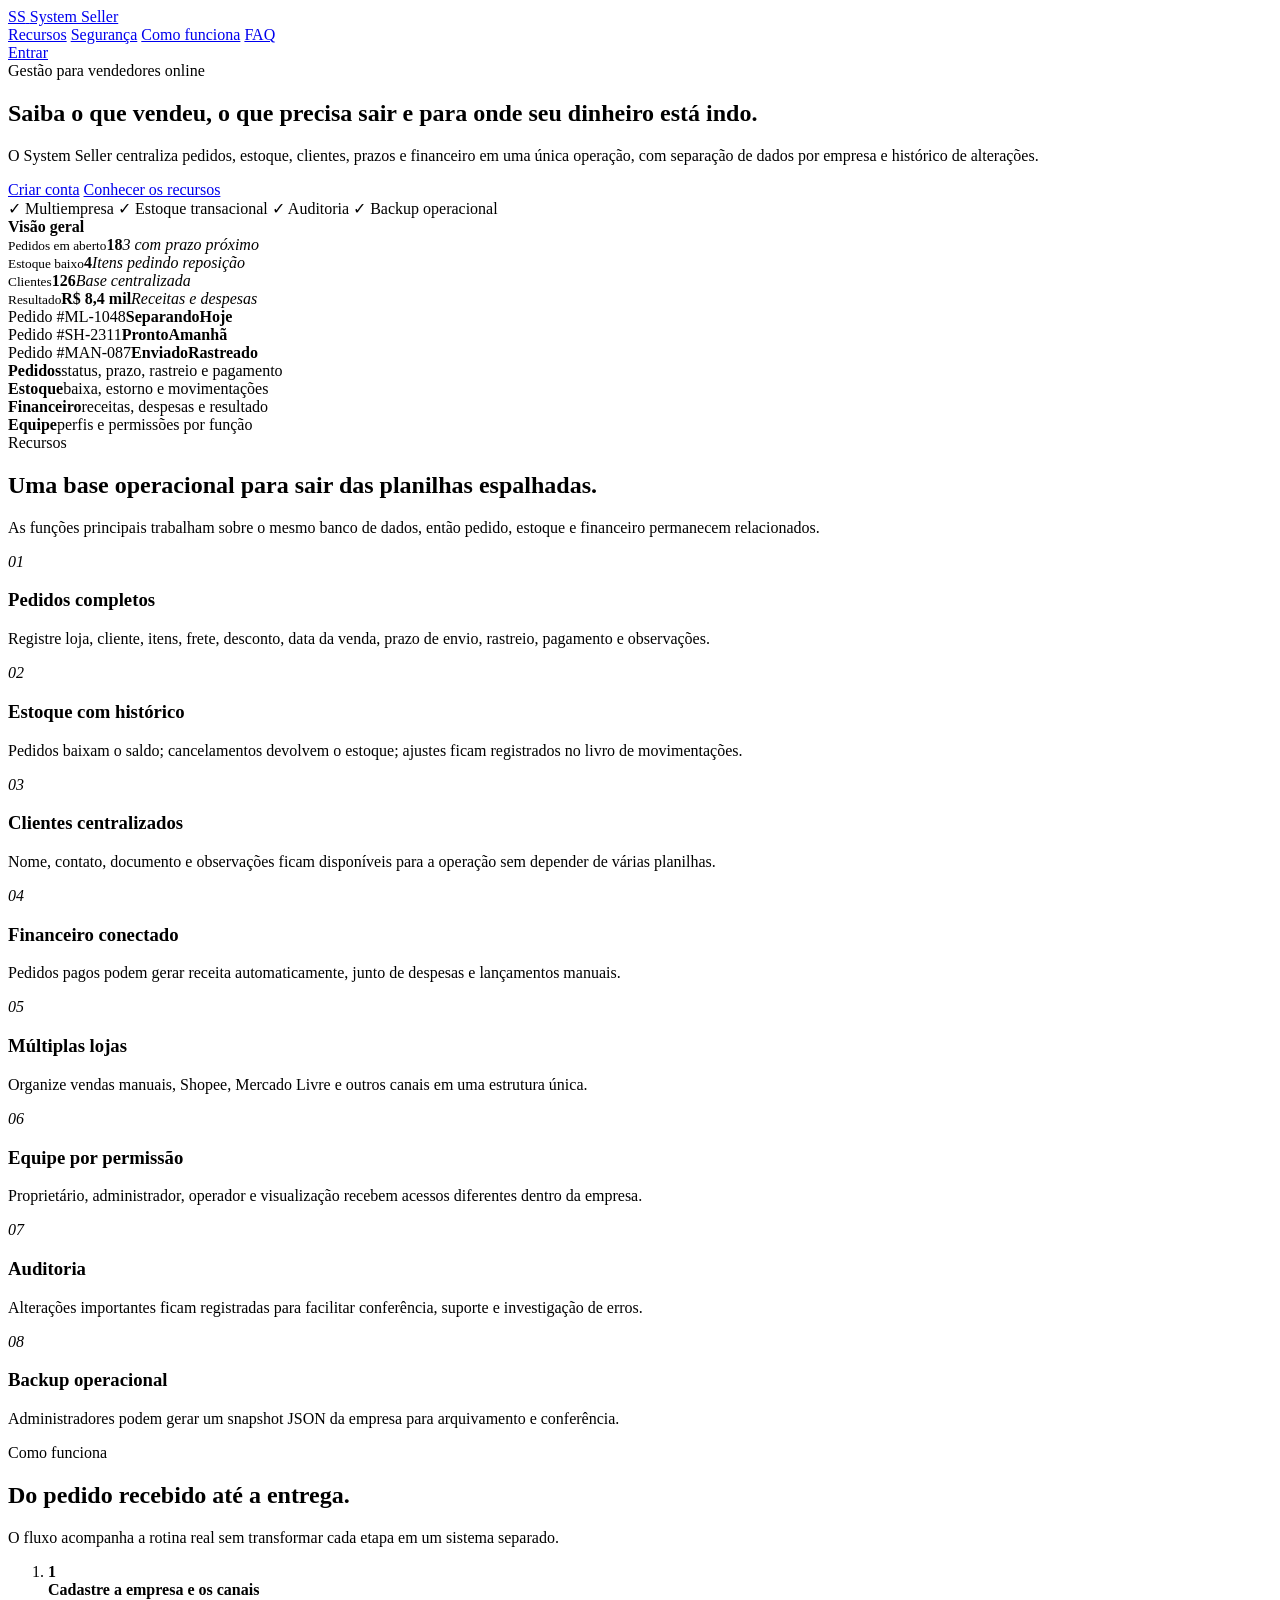
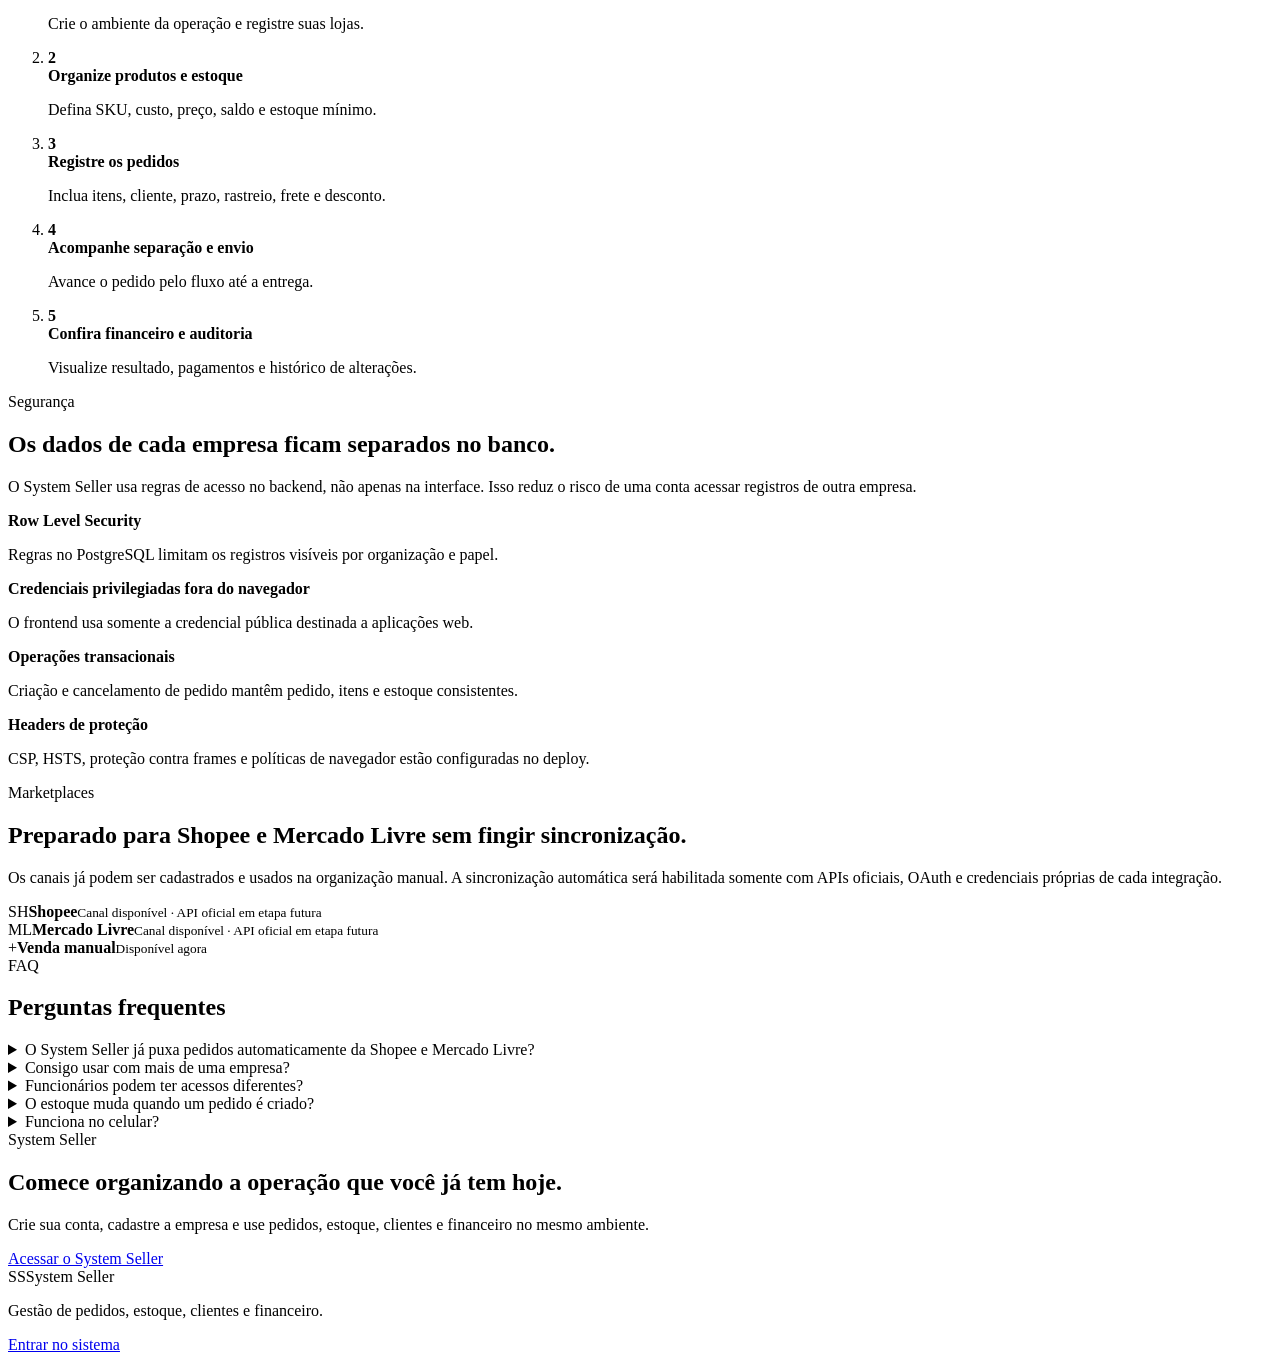
==== marketing.html @ 383ec971 "feat: cria site público de divulgação" ====
<!doctype html>
<html lang="pt-BR">
<head>
  <meta charset="utf-8">
  <meta name="viewport" content="width=device-width, initial-scale=1">
  <meta name="theme-color" content="#07111f">
  <meta name="description" content="System Seller: gestão de pedidos, estoque, clientes, prazos e financeiro para vendedores online e marketplaces.">
  <meta name="robots" content="index,follow">
  <link rel="canonical" href="https://system-seller.vercel.app/divulgar">
  <meta property="og:title" content="System Seller — sua operação de vendas em um só lugar">
  <meta property="og:description" content="Organize pedidos, estoque, clientes, prazos e financeiro sem perder o controle da operação.">
  <meta property="og:type" content="website">
  <meta property="og:url" content="https://system-seller.vercel.app/divulgar">
  <title>System Seller — gestão de pedidos, estoque e financeiro</title>
  <link rel="stylesheet" href="/marketing.css?v=20260916">
</head>
<body>
  <header class="site-header">
    <a class="brand" href="/divulgar" aria-label="System Seller">
      <span class="brand-mark">SS</span>
      <span>System Seller</span>
    </a>
    <nav>
      <a href="#recursos">Recursos</a>
      <a href="#seguranca">Segurança</a>
      <a href="#como-funciona">Como funciona</a>
      <a href="#faq">FAQ</a>
    </nav>
    <a class="button ghost" href="/">Entrar</a>
  </header>

  <main>
    <section class="hero">
      <div class="hero-copy">
        <div class="eyebrow">Gestão para vendedores online</div>
        <h1>Saiba o que vendeu, o que precisa sair e para onde seu dinheiro está indo.</h1>
        <p>O System Seller centraliza pedidos, estoque, clientes, prazos e financeiro em uma única operação, com separação de dados por empresa e histórico de alterações.</p>
        <div class="hero-actions">
          <a class="button primary" href="/">Criar conta</a>
          <a class="button secondary" href="#recursos">Conhecer os recursos</a>
        </div>
        <div class="trust-row">
          <span>✓ Multiempresa</span>
          <span>✓ Estoque transacional</span>
          <span>✓ Auditoria</span>
          <span>✓ Backup operacional</span>
        </div>
      </div>
      <div class="hero-panel" aria-label="Resumo da operação">
        <div class="mock-top"><span></span><span></span><span></span><b>Visão geral</b></div>
        <div class="mock-grid">
          <div><small>Pedidos em aberto</small><strong>18</strong><em>3 com prazo próximo</em></div>
          <div><small>Estoque baixo</small><strong>4</strong><em>Itens pedindo reposição</em></div>
          <div><small>Clientes</small><strong>126</strong><em>Base centralizada</em></div>
          <div><small>Resultado</small><strong>R$ 8,4 mil</strong><em>Receitas e despesas</em></div>
        </div>
        <div class="mock-list">
          <div><span>Pedido #ML-1048</span><b>Separando</b><strong>Hoje</strong></div>
          <div><span>Pedido #SH-2311</span><b>Pronto</b><strong>Amanhã</strong></div>
          <div><span>Pedido #MAN-087</span><b>Enviado</b><strong>Rastreado</strong></div>
        </div>
      </div>
    </section>

    <section class="strip">
      <div><strong>Pedidos</strong><span>status, prazo, rastreio e pagamento</span></div>
      <div><strong>Estoque</strong><span>baixa, estorno e movimentações</span></div>
      <div><strong>Financeiro</strong><span>receitas, despesas e resultado</span></div>
      <div><strong>Equipe</strong><span>perfis e permissões por função</span></div>
    </section>

    <section id="recursos" class="section">
      <div class="section-head">
        <span>Recursos</span>
        <h2>Uma base operacional para sair das planilhas espalhadas.</h2>
        <p>As funções principais trabalham sobre o mesmo banco de dados, então pedido, estoque e financeiro permanecem relacionados.</p>
      </div>
      <div class="feature-grid">
        <article><i>01</i><h3>Pedidos completos</h3><p>Registre loja, cliente, itens, frete, desconto, data da venda, prazo de envio, rastreio, pagamento e observações.</p></article>
        <article><i>02</i><h3>Estoque com histórico</h3><p>Pedidos baixam o saldo; cancelamentos devolvem o estoque; ajustes ficam registrados no livro de movimentações.</p></article>
        <article><i>03</i><h3>Clientes centralizados</h3><p>Nome, contato, documento e observações ficam disponíveis para a operação sem depender de várias planilhas.</p></article>
        <article><i>04</i><h3>Financeiro conectado</h3><p>Pedidos pagos podem gerar receita automaticamente, junto de despesas e lançamentos manuais.</p></article>
        <article><i>05</i><h3>Múltiplas lojas</h3><p>Organize vendas manuais, Shopee, Mercado Livre e outros canais em uma estrutura única.</p></article>
        <article><i>06</i><h3>Equipe por permissão</h3><p>Proprietário, administrador, operador e visualização recebem acessos diferentes dentro da empresa.</p></article>
        <article><i>07</i><h3>Auditoria</h3><p>Alterações importantes ficam registradas para facilitar conferência, suporte e investigação de erros.</p></article>
        <article><i>08</i><h3>Backup operacional</h3><p>Administradores podem gerar um snapshot JSON da empresa para arquivamento e conferência.</p></article>
      </div>
    </section>

    <section id="como-funciona" class="section split">
      <div class="section-head">
        <span>Como funciona</span>
        <h2>Do pedido recebido até a entrega.</h2>
        <p>O fluxo acompanha a rotina real sem transformar cada etapa em um sistema separado.</p>
      </div>
      <ol class="timeline">
        <li><b>1</b><div><strong>Cadastre a empresa e os canais</strong><p>Crie o ambiente da operação e registre suas lojas.</p></div></li>
        <li><b>2</b><div><strong>Organize produtos e estoque</strong><p>Defina SKU, custo, preço, saldo e estoque mínimo.</p></div></li>
        <li><b>3</b><div><strong>Registre os pedidos</strong><p>Inclua itens, cliente, prazo, rastreio, frete e desconto.</p></div></li>
        <li><b>4</b><div><strong>Acompanhe separação e envio</strong><p>Avance o pedido pelo fluxo até a entrega.</p></div></li>
        <li><b>5</b><div><strong>Confira financeiro e auditoria</strong><p>Visualize resultado, pagamentos e histórico de alterações.</p></div></li>
      </ol>
    </section>

    <section id="seguranca" class="section security">
      <div class="section-head">
        <span>Segurança</span>
        <h2>Os dados de cada empresa ficam separados no banco.</h2>
        <p>O System Seller usa regras de acesso no backend, não apenas na interface. Isso reduz o risco de uma conta acessar registros de outra empresa.</p>
      </div>
      <div class="security-grid">
        <div><strong>Row Level Security</strong><p>Regras no PostgreSQL limitam os registros visíveis por organização e papel.</p></div>
        <div><strong>Credenciais privilegiadas fora do navegador</strong><p>O frontend usa somente a credencial pública destinada a aplicações web.</p></div>
        <div><strong>Operações transacionais</strong><p>Criação e cancelamento de pedido mantêm pedido, itens e estoque consistentes.</p></div>
        <div><strong>Headers de proteção</strong><p>CSP, HSTS, proteção contra frames e políticas de navegador estão configuradas no deploy.</p></div>
      </div>
    </section>

    <section class="section marketplaces">
      <div>
        <span class="eyebrow">Marketplaces</span>
        <h2>Preparado para Shopee e Mercado Livre sem fingir sincronização.</h2>
        <p>Os canais já podem ser cadastrados e usados na organização manual. A sincronização automática será habilitada somente com APIs oficiais, OAuth e credenciais próprias de cada integração.</p>
      </div>
      <div class="channel-box">
        <div><span>SH</span><strong>Shopee</strong><small>Canal disponível · API oficial em etapa futura</small></div>
        <div><span>ML</span><strong>Mercado Livre</strong><small>Canal disponível · API oficial em etapa futura</small></div>
        <div><span>+</span><strong>Venda manual</strong><small>Disponível agora</small></div>
      </div>
    </section>

    <section id="faq" class="section">
      <div class="section-head"><span>FAQ</span><h2>Perguntas frequentes</h2></div>
      <div class="faq">
        <details><summary>O System Seller já puxa pedidos automaticamente da Shopee e Mercado Livre?</summary><p>Ainda não. Os canais podem ser cadastrados, mas a sincronização automática só será liberada quando as integrações oficiais estiverem configuradas e testadas.</p></details>
        <details><summary>Consigo usar com mais de uma empresa?</summary><p>Sim. A estrutura é multiempresa e a conta pode participar de mais de uma organização conforme suas permissões.</p></details>
        <details><summary>Funcionários podem ter acessos diferentes?</summary><p>Sim. Existem papéis de proprietário, administrador, operador e visualização.</p></details>
        <details><summary>O estoque muda quando um pedido é criado?</summary><p>Sim. A criação do pedido valida saldo e realiza a baixa de forma transacional. Cancelamentos elegíveis devolvem o estoque.</p></details>
        <details><summary>Funciona no celular?</summary><p>Sim. A interface web é responsiva e pode ser acessada pelo navegador do celular, tablet ou computador.</p></details>
      </div>
    </section>

    <section class="cta">
      <div><span class="eyebrow">System Seller</span><h2>Comece organizando a operação que você já tem hoje.</h2><p>Crie sua conta, cadastre a empresa e use pedidos, estoque, clientes e financeiro no mesmo ambiente.</p></div>
      <a class="button primary big" href="/">Acessar o System Seller</a>
    </section>
  </main>

  <footer>
    <div class="brand"><span class="brand-mark">SS</span><span>System Seller</span></div>
    <p>Gestão de pedidos, estoque, clientes e financeiro.</p>
    <a href="/">Entrar no sistema</a>
  </footer>
</body>
</html>
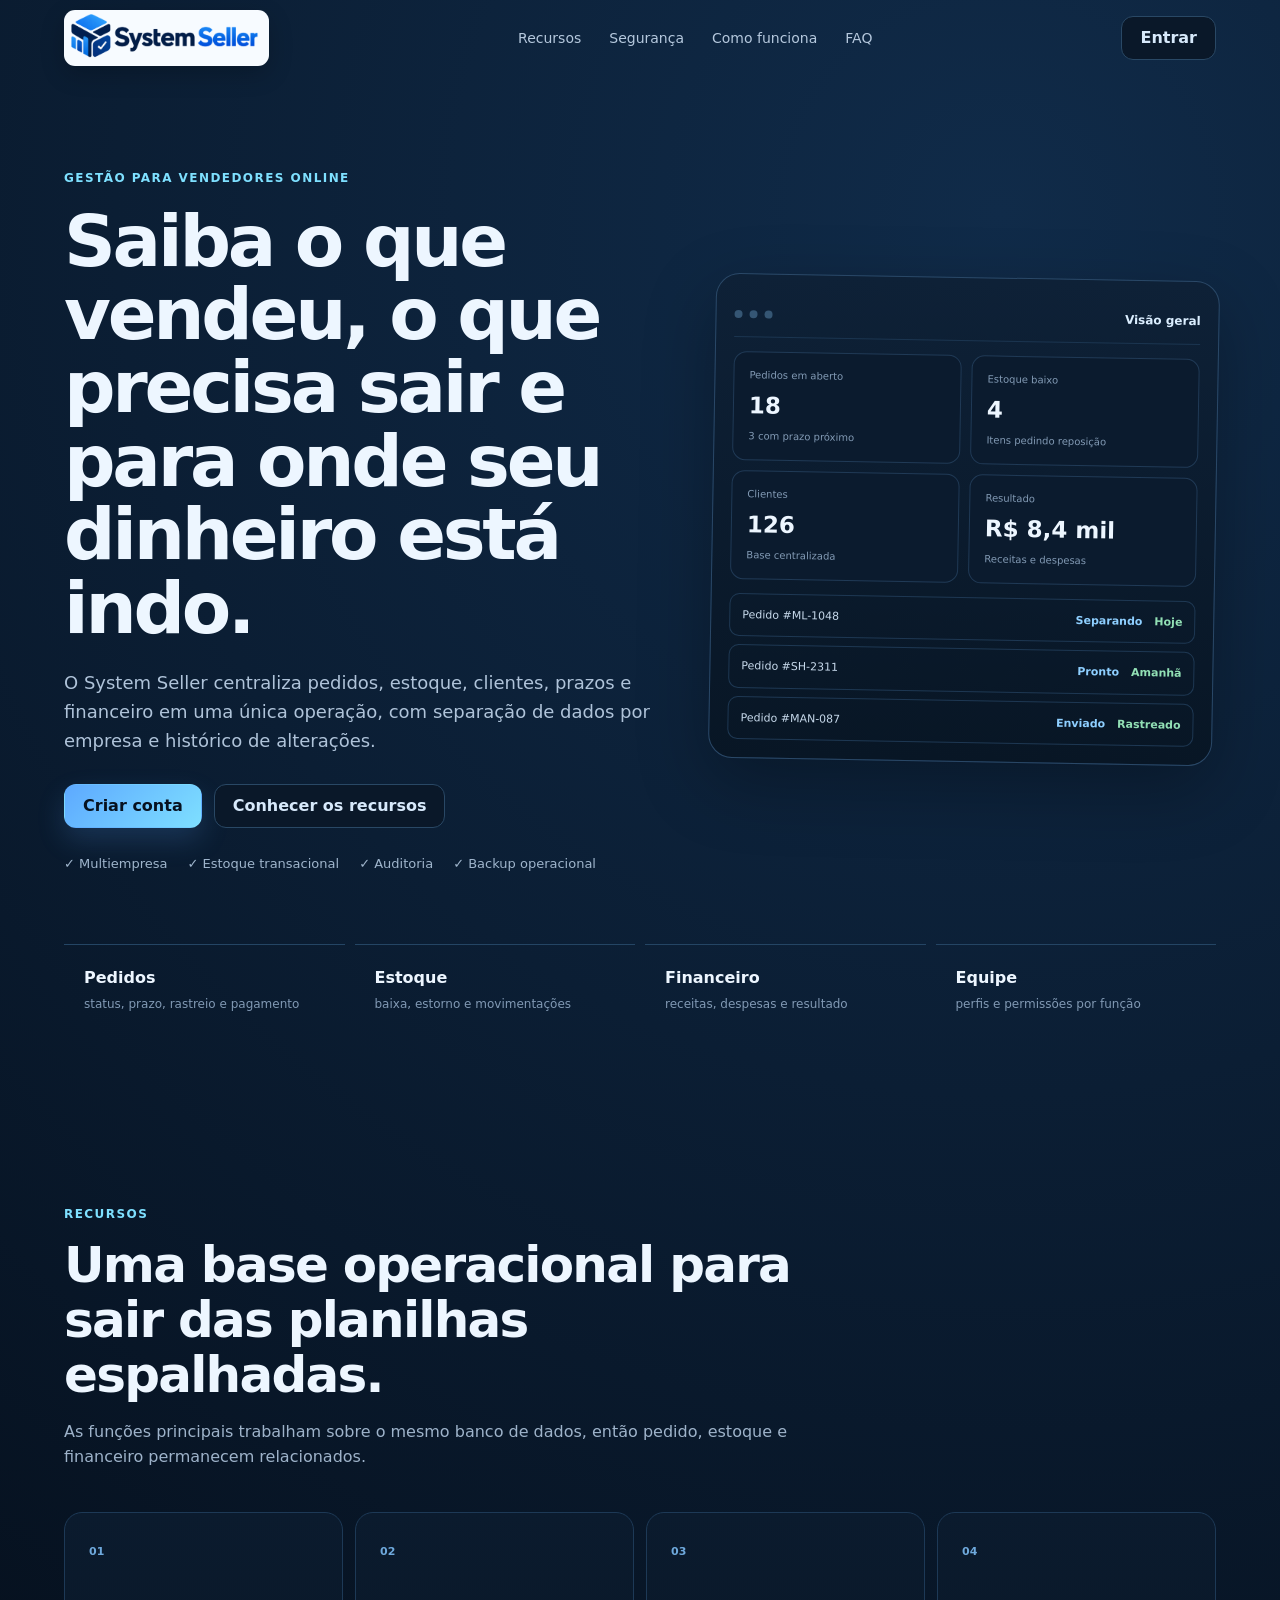
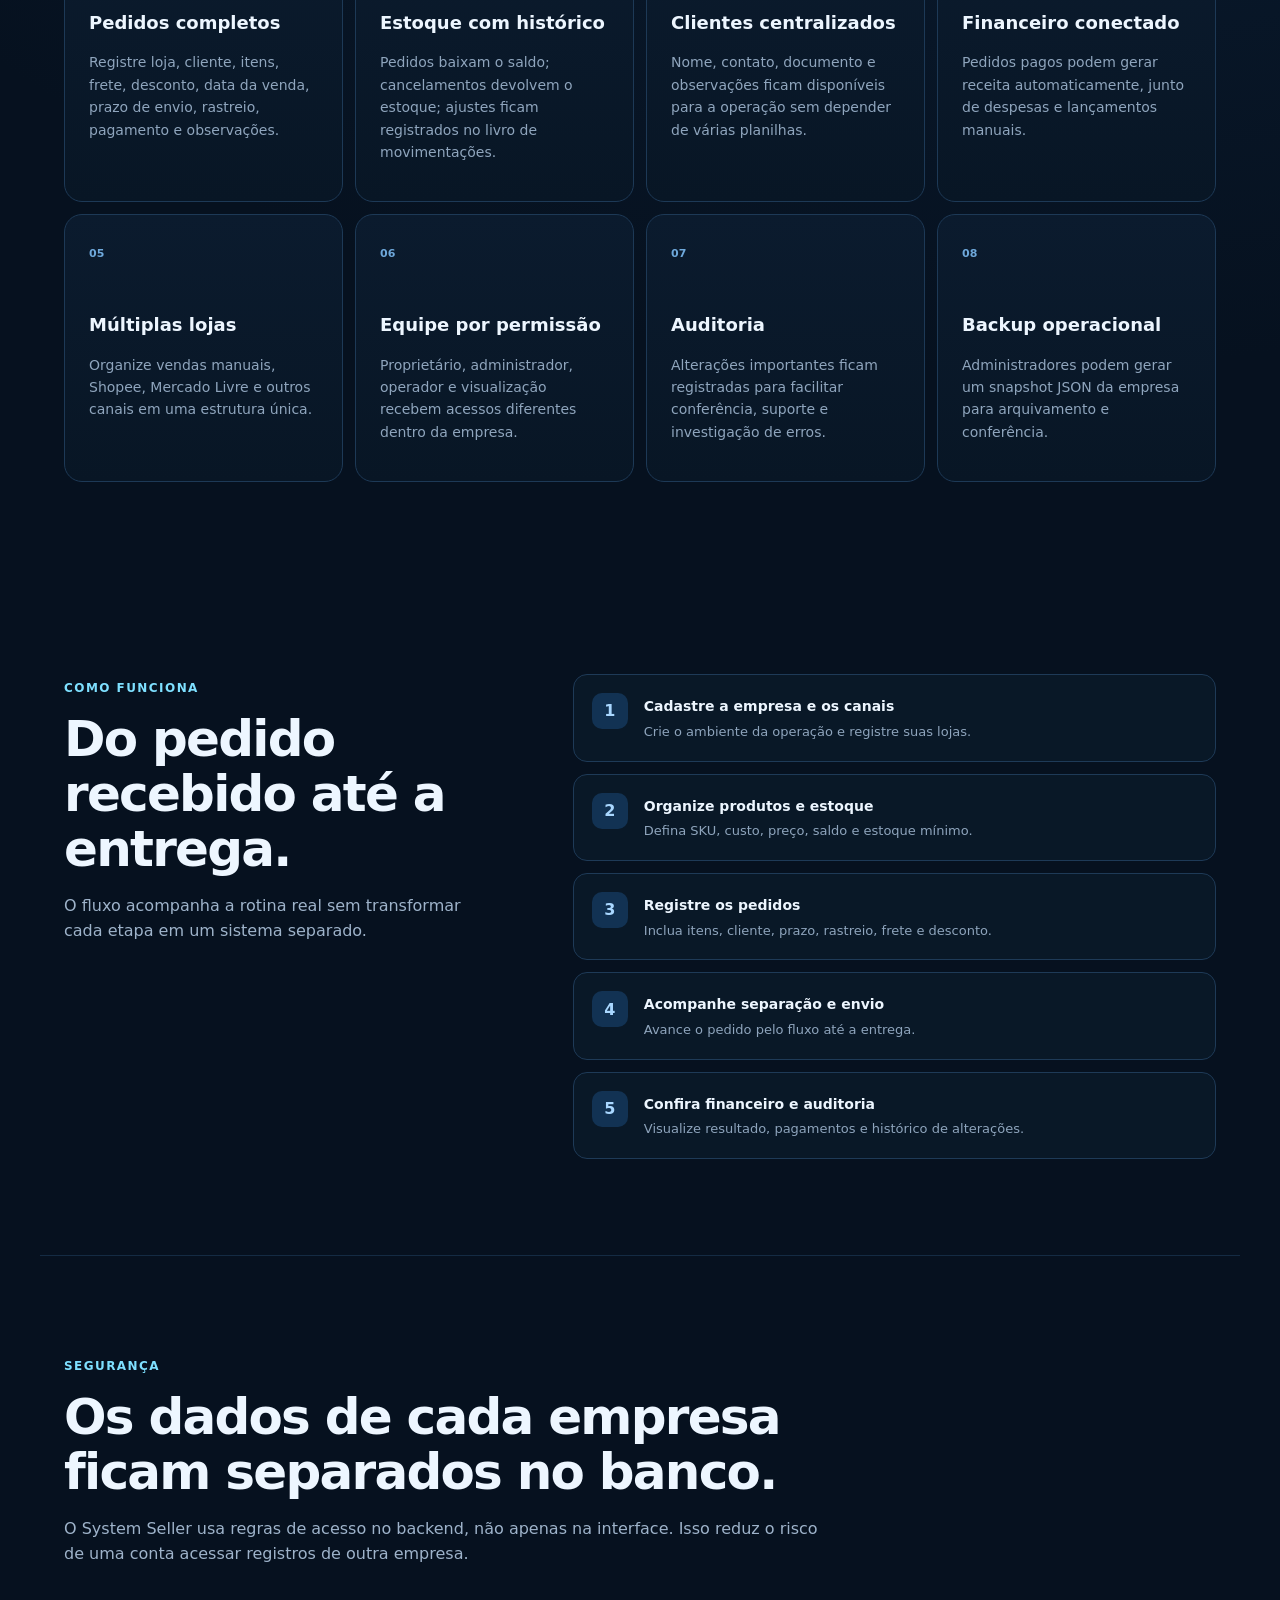
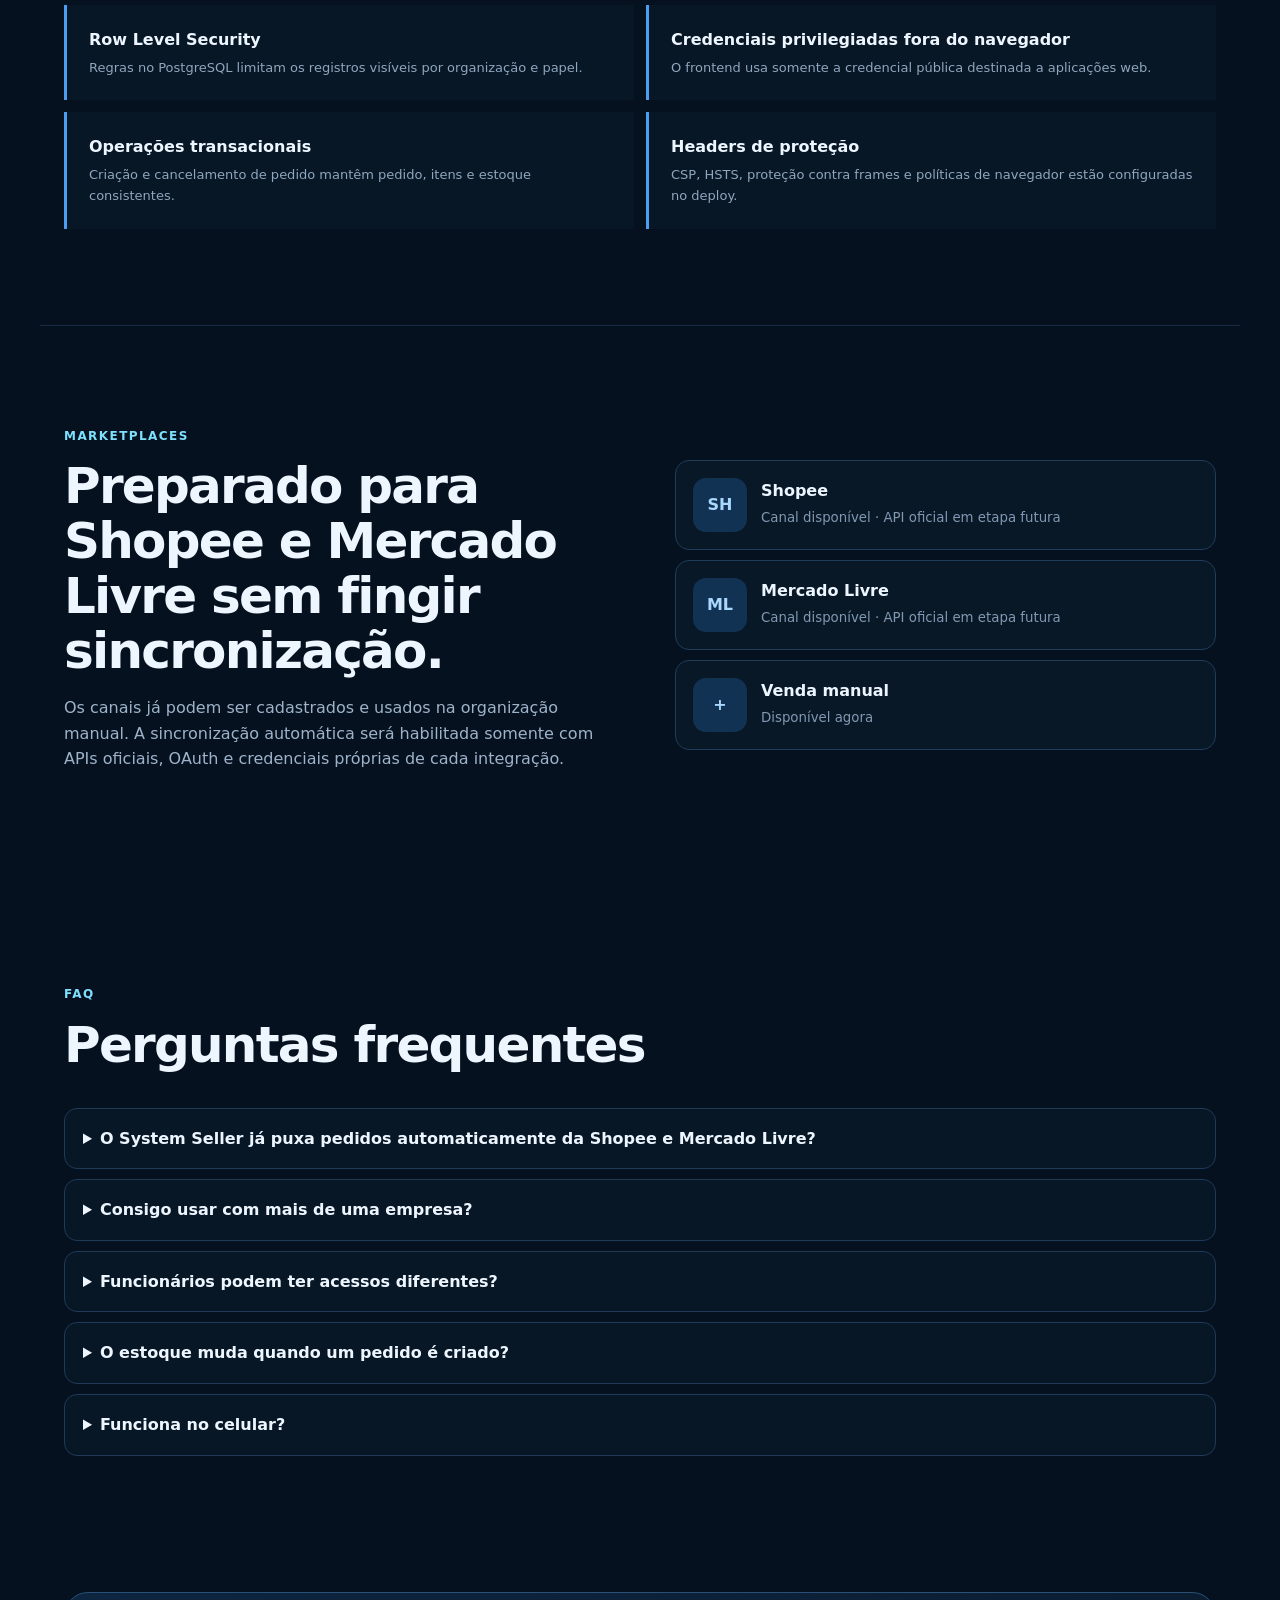
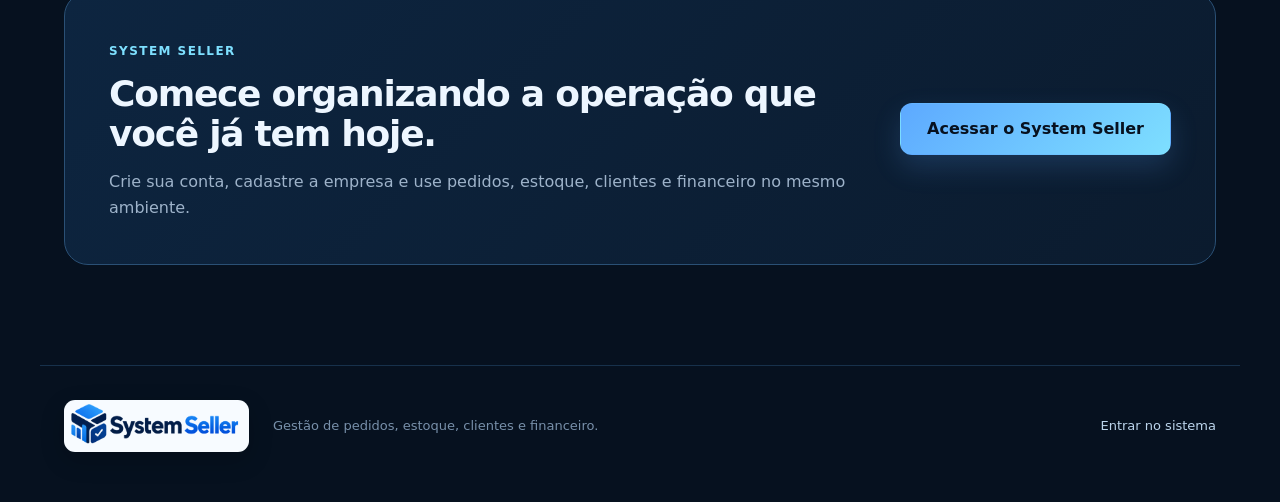
==== commit 294ffab4: "feat: aplica identidade visual oficial" ====
--- a/marketing.html
+++ b/marketing.html
@@ -12,13 +12,15 @@
   <meta property="og:type" content="website">
   <meta property="og:url" content="https://system-seller.vercel.app/divulgar">
   <title>System Seller — gestão de pedidos, estoque e financeiro</title>
-  <link rel="stylesheet" href="/marketing.css?v=20260916">
+  <link rel="icon" type="image/png" href="/assets/system-seller-icon.png">
+  <link rel="apple-touch-icon" href="/assets/system-seller-icon.png">
+  <link rel="stylesheet" href="/marketing.css?v=20260917-0125">
+  <link rel="stylesheet" href="/branding.css?v=20260917-0125">
 </head>
 <body>
   <header class="site-header">
     <a class="brand" href="/divulgar" aria-label="System Seller">
-      <span class="brand-mark">SS</span>
-      <span>System Seller</span>
+      <img class="brand-logo" src="/assets/system-seller-logo.png" alt="System Seller">
     </a>
     <nav>
       <a href="#recursos">Recursos</a>
@@ -147,7 +149,7 @@
   </main>
 
   <footer>
-    <div class="brand"><span class="brand-mark">SS</span><span>System Seller</span></div>
+    <div class="brand"><img class="brand-logo" src="/assets/system-seller-logo.png" alt="System Seller"></div>
     <p>Gestão de pedidos, estoque, clientes e financeiro.</p>
     <a href="/">Entrar no sistema</a>
   </footer>
--- a/marketing.css
+++ b/marketing.css
@@ -0,0 +1 @@
+:root{--bg:#06111f;--panel:#0b192a;--panel2:#0f2238;--line:#1d3550;--text:#edf6ff;--muted:#93a8c2;--brand:#60aaff;--brand2:#7ee0ff;--ok:#7de0ad;--shadow:0 24px 70px rgba(0,0,0,.28)}*{box-sizing:border-box}html{scroll-behavior:smooth}body{margin:0;background:radial-gradient(circle at 78% 4%,#102b49 0,transparent 34%),var(--bg);color:var(--text);font:16px/1.6 Inter,ui-sans-serif,system-ui,-apple-system,BlinkMacSystemFont,"Segoe UI",sans-serif}a{color:inherit;text-decoration:none}.site-header{height:76px;max-width:1200px;margin:auto;padding:0 24px;display:flex;align-items:center;gap:30px;justify-content:space-between}.brand{display:flex;align-items:center;gap:11px;font-weight:900}.brand-mark{width:38px;height:38px;border-radius:12px;display:grid;place-items:center;background:linear-gradient(135deg,var(--brand),var(--brand2));color:#06111f;font-weight:950}.site-header nav{display:flex;gap:28px;color:#b5c8dd;font-size:14px}.site-header nav a:hover{color:#fff}.button{display:inline-flex;align-items:center;justify-content:center;min-height:44px;padding:0 18px;border-radius:12px;font-weight:850;border:1px solid transparent}.button.primary{background:linear-gradient(135deg,#5da9ff,#7edfff);color:#07111f;box-shadow:0 12px 28px rgba(93,169,255,.18)}.button.secondary,.button.ghost{border-color:#294865;background:#0a1829;color:#d7e9fb}.button.big{min-height:52px;padding:0 26px}.hero{max-width:1200px;margin:0 auto;padding:88px 24px 70px;display:grid;grid-template-columns:1.08fr .92fr;gap:56px;align-items:center}.eyebrow,.section-head>span{display:inline-block;color:var(--brand2);font-size:12px;letter-spacing:.12em;text-transform:uppercase;font-weight:900}.hero h1{font-size:clamp(42px,6vw,72px);line-height:1.02;letter-spacing:-.045em;margin:15px 0 24px;max-width:760px}.hero-copy>p{font-size:18px;color:#afc3d9;max-width:690px}.hero-actions{display:flex;gap:12px;margin-top:28px}.trust-row{display:flex;flex-wrap:wrap;gap:10px 20px;margin-top:26px;color:#9fb5cc;font-size:13px}.hero-panel{padding:18px;border:1px solid #2a4867;border-radius:24px;background:linear-gradient(180deg,#0e2137,#081625);box-shadow:var(--shadow);transform:rotate(1deg)}.mock-top{height:45px;display:flex;align-items:center;gap:7px;border-bottom:1px solid #1b3550;color:#8ba3bd;font-size:12px}.mock-top span{width:8px;height:8px;border-radius:50%;background:#355674}.mock-top b{margin-left:auto;color:#dbeeff}.mock-grid{display:grid;grid-template-columns:1fr 1fr;gap:10px;padding:14px 0}.mock-grid>div{padding:15px;border:1px solid #203a56;border-radius:13px;background:#0b1b2e}.mock-grid small,.mock-grid em{display:block;color:#829ab4;font-style:normal;font-size:10px}.mock-grid strong{display:block;font-size:23px;margin:4px 0}.mock-list{display:grid;gap:8px}.mock-list>div{display:grid;grid-template-columns:1fr auto auto;gap:12px;padding:12px;border:1px solid #1e3853;border-radius:10px;color:#c7d9eb;font-size:11px}.mock-list b{color:#8ecfff}.mock-list strong{color:#92e0b5}.strip{max-width:1200px;margin:auto;padding:0 24px 70px;display:grid;grid-template-columns:repeat(4,1fr);gap:10px}.strip>div{padding:20px;border-top:1px solid #244564}.strip strong,.strip span{display:block}.strip span{font-size:12px;color:#8199b4;margin-top:4px}.section{max-width:1200px;margin:auto;padding:96px 24px}.section-head{max-width:760px}.section-head h2,.marketplaces h2,.cta h2{font-size:clamp(32px,4vw,50px);line-height:1.1;letter-spacing:-.035em;margin:12px 0 16px}.section-head p,.marketplaces p,.cta p{color:#9eb3ca}.feature-grid{margin-top:42px;display:grid;grid-template-columns:repeat(4,1fr);gap:12px}.feature-grid article{min-height:250px;padding:24px;border:1px solid #1d3956;border-radius:18px;background:linear-gradient(180deg,#0b1b2e,#081625)}.feature-grid i{font-style:normal;font-size:11px;color:#6fa9dc;font-weight:900}.feature-grid h3{margin:46px 0 10px;font-size:18px}.feature-grid p{color:#8fa5bd;font-size:14px}.split{display:grid;grid-template-columns:.8fr 1.2fr;gap:80px;align-items:start}.timeline{list-style:none;padding:0;margin:0;display:grid;gap:12px}.timeline li{display:flex;gap:16px;padding:18px;border:1px solid #1e3a57;border-radius:14px;background:#091827}.timeline li>b{width:36px;height:36px;flex:0 0 36px;border-radius:10px;display:grid;place-items:center;background:#123253;color:#a9d7ff}.timeline strong{font-size:14px}.timeline p{margin:3px 0 0;color:#8ea4bc;font-size:13px}.security{border-top:1px solid #142b43;border-bottom:1px solid #142b43}.security-grid{display:grid;grid-template-columns:1fr 1fr;gap:12px;margin-top:38px}.security-grid>div{padding:22px;border-left:3px solid #4d9ef1;background:#081725}.security-grid p{margin:5px 0 0;color:#8fa6bf;font-size:13px}.marketplaces{display:grid;grid-template-columns:1fr 1fr;gap:70px;align-items:center}.channel-box{display:grid;gap:10px}.channel-box>div{display:grid;grid-template-columns:54px 1fr;grid-template-rows:auto auto;column-gap:14px;padding:17px;border:1px solid #1f3c59;border-radius:14px;background:#091827}.channel-box>div>span{grid-row:1/3;width:54px;height:54px;border-radius:13px;display:grid;place-items:center;background:#123253;color:#a9d8ff;font-weight:900}.channel-box small{color:#8098b2}.faq{margin-top:35px;display:grid;gap:10px}.faq details{border:1px solid #1e3a57;border-radius:13px;background:#081725;padding:0 18px}.faq summary{cursor:pointer;padding:17px 0;font-weight:800}.faq p{color:#93a9c0;padding:0 0 17px;margin:0}.cta{max-width:1152px;margin:40px auto 100px;padding:44px;border:1px solid #2a5075;border-radius:24px;background:linear-gradient(135deg,#0d2540,#0b1b2e);display:flex;gap:30px;justify-content:space-between;align-items:center}.cta>div{max-width:760px}.cta h2{font-size:36px}.cta p{margin-bottom:0}footer{max-width:1200px;margin:auto;padding:34px 24px 50px;border-top:1px solid #17314b;display:flex;align-items:center;gap:24px;color:#7890aa;font-size:13px}footer p{margin-right:auto}footer a{color:#bcd5ec}@media(max-width:980px){.site-header nav{display:none}.hero{grid-template-columns:1fr;padding-top:50px}.hero-panel{transform:none}.feature-grid{grid-template-columns:1fr 1fr}.split,.marketplaces{grid-template-columns:1fr;gap:35px}.strip{grid-template-columns:1fr 1fr}.cta{margin-left:24px;margin-right:24px}}@media(max-width:620px){.site-header{padding:0 16px}.site-header .button{padding:0 12px}.hero,.section{padding-left:16px;padding-right:16px}.hero{padding-top:38px;gap:35px}.hero h1{font-size:42px}.hero-actions{display:grid}.trust-row{display:grid;grid-template-columns:1fr 1fr}.mock-grid,.feature-grid,.security-grid,.strip{grid-template-columns:1fr}.strip{padding-left:16px;padding-right:16px}.mock-list>div{grid-template-columns:1fr auto}.mock-list strong{display:none}.section{padding-top:70px;padding-bottom:70px}.cta{margin:20px 16px 70px;padding:28px;display:grid}.cta h2{font-size:30px}footer{margin:0 16px;padding-left:0;padding-right:0;display:grid}footer p{margin:0}.channel-box>div{grid-template-columns:46px 1fr}.channel-box>div>span{width:46px;height:46px}}
--- a/branding.css
+++ b/branding.css
@@ -0,0 +1,28 @@
+.brand-logo {
+  display: block;
+  width: 205px;
+  max-width: 100%;
+  height: auto;
+  padding: 4px 7px;
+  border-radius: 11px;
+  background: #f7fbff;
+  box-shadow: 0 8px 24px rgba(0, 0, 0, 0.2);
+}
+
+footer .brand-logo {
+  width: 185px;
+}
+
+@media (max-width: 620px) {
+  .site-header .brand-logo {
+    content: url("/assets/system-seller-icon.png");
+    width: 46px;
+    height: 46px;
+    padding: 4px;
+    object-fit: contain;
+  }
+
+  footer .brand-logo {
+    width: 180px;
+  }
+}
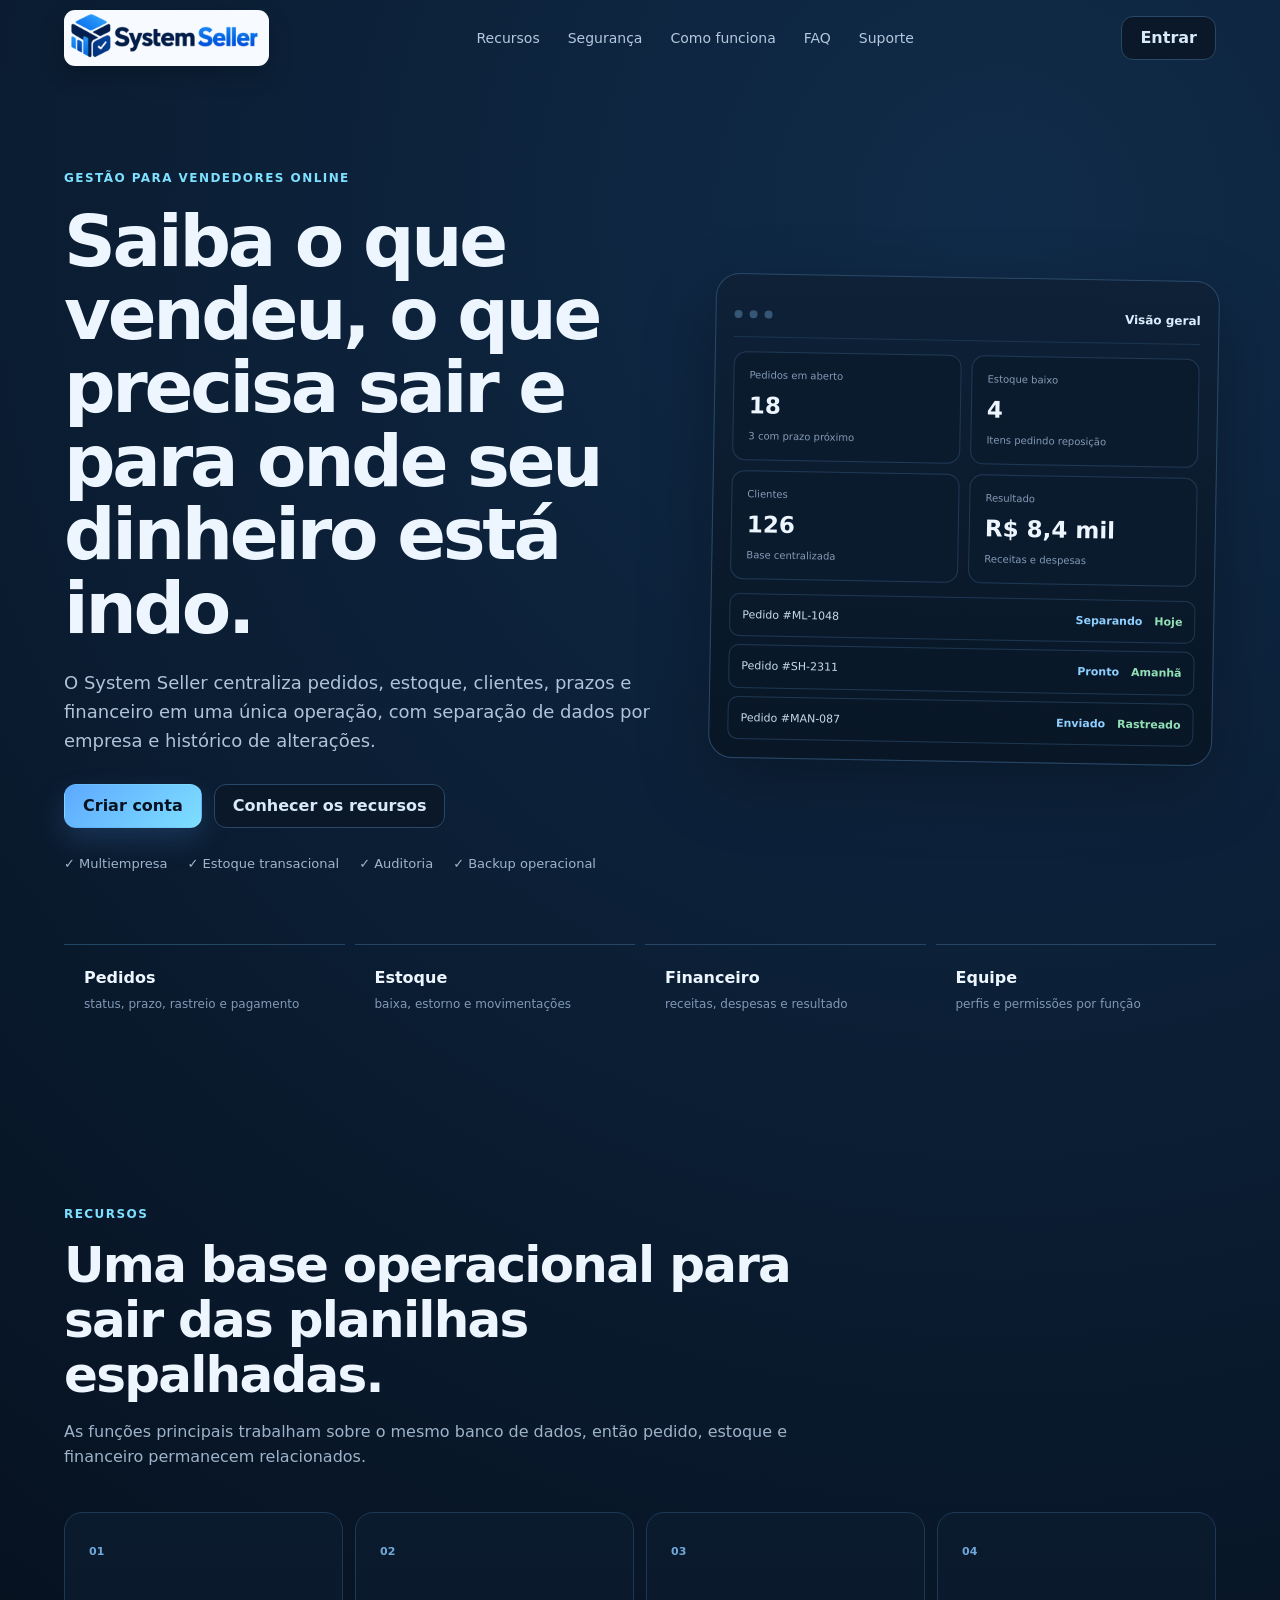
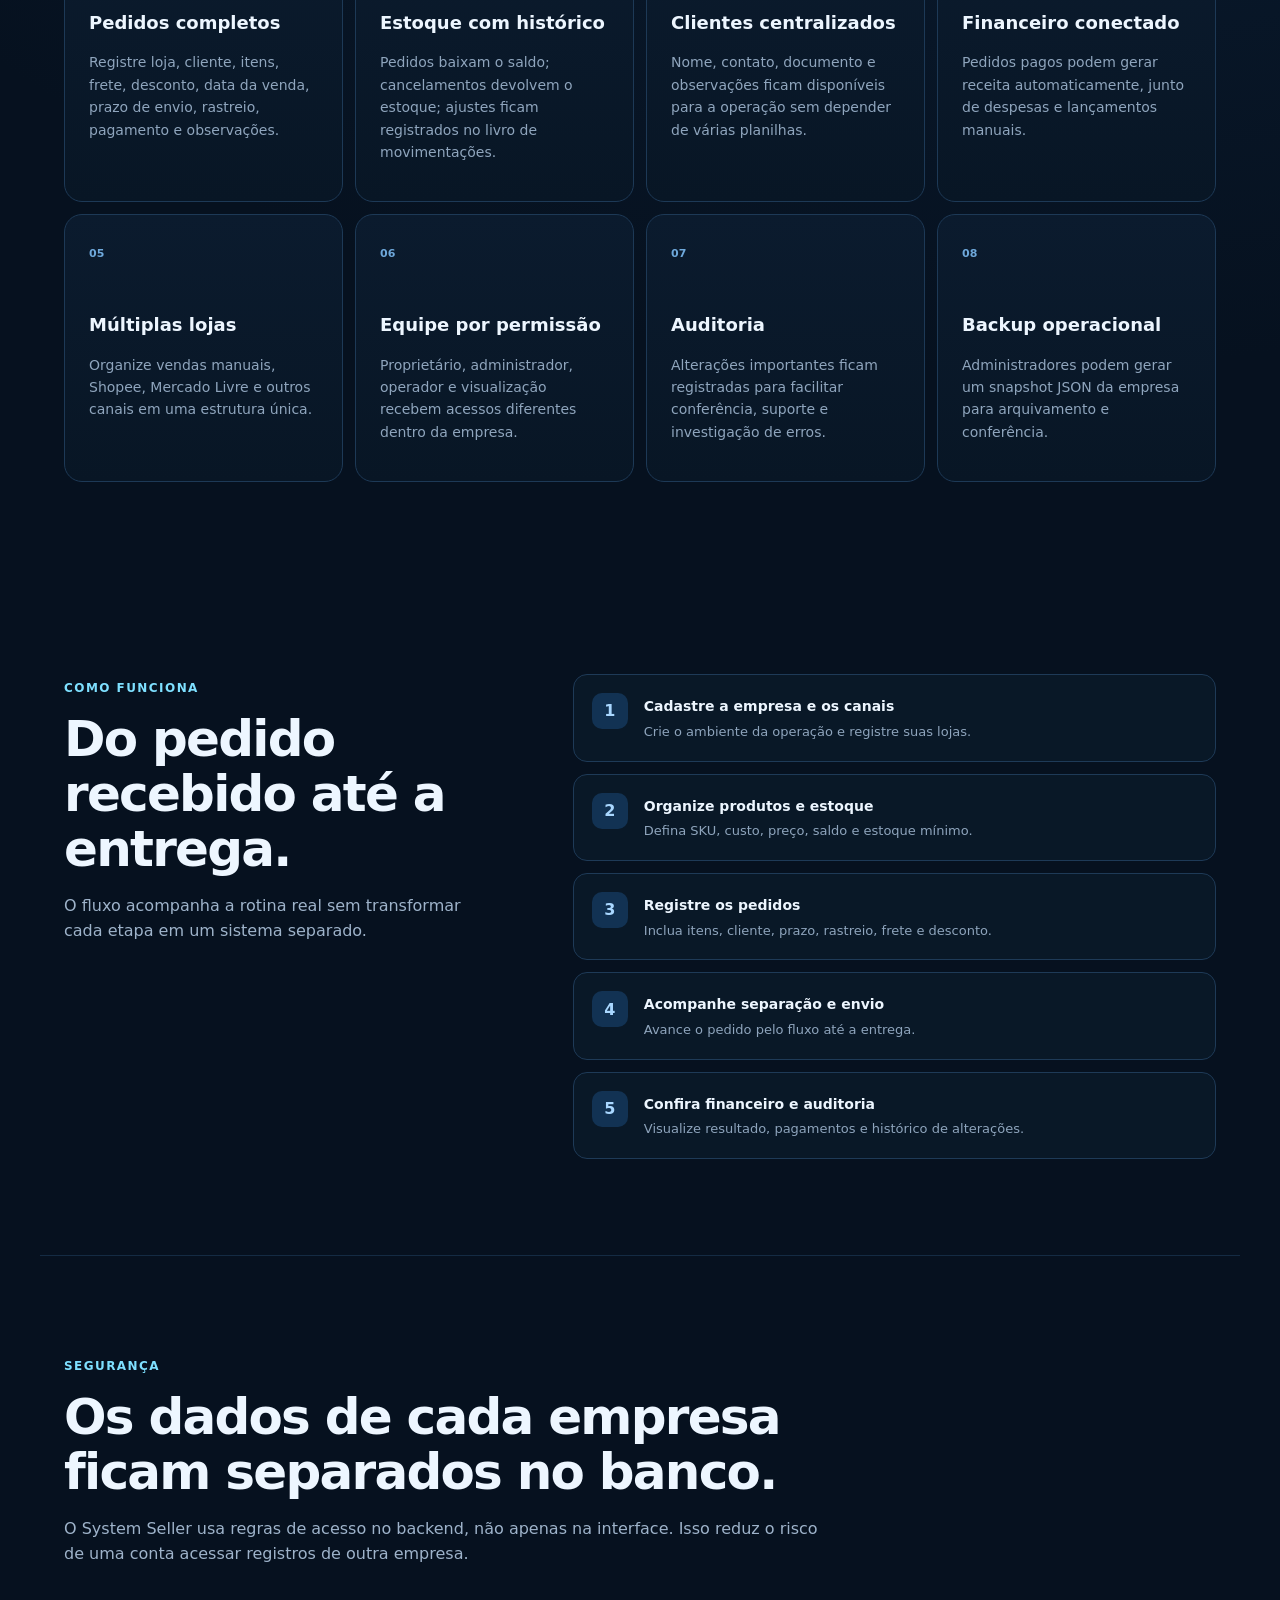
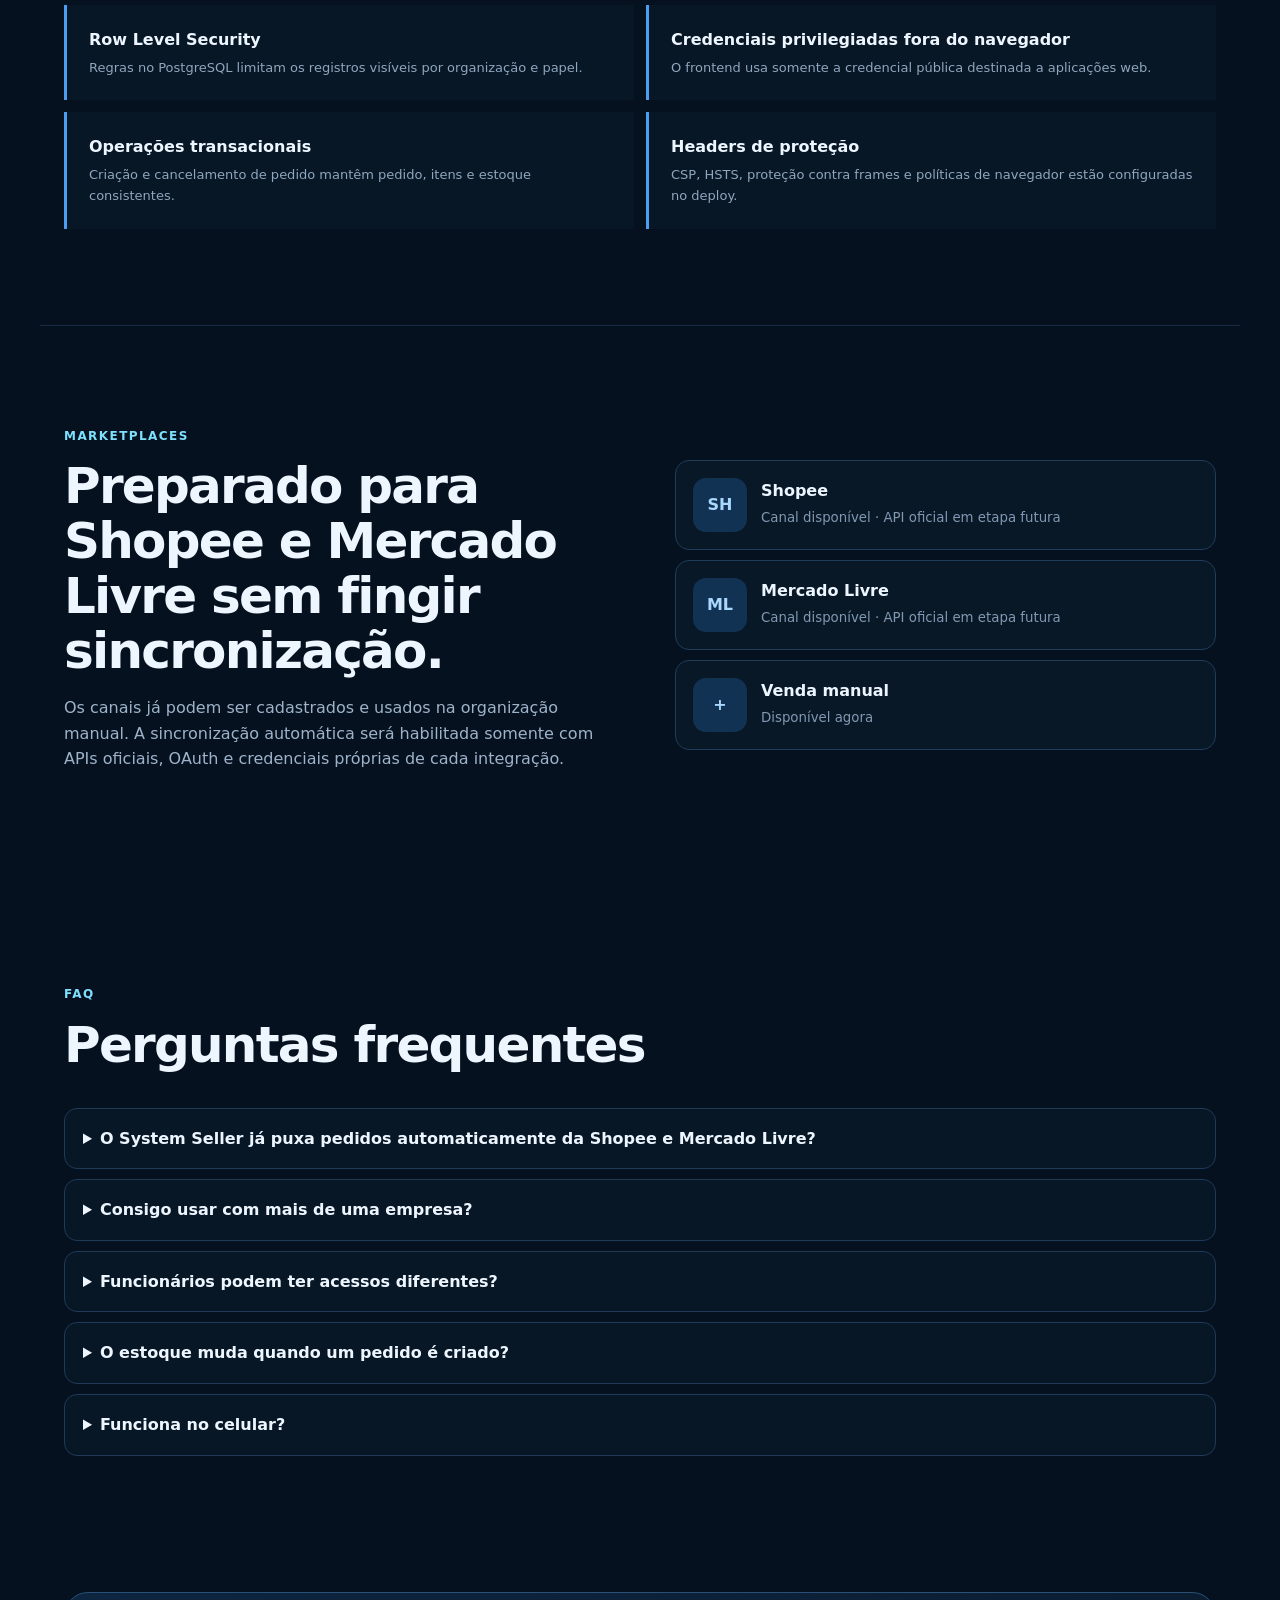
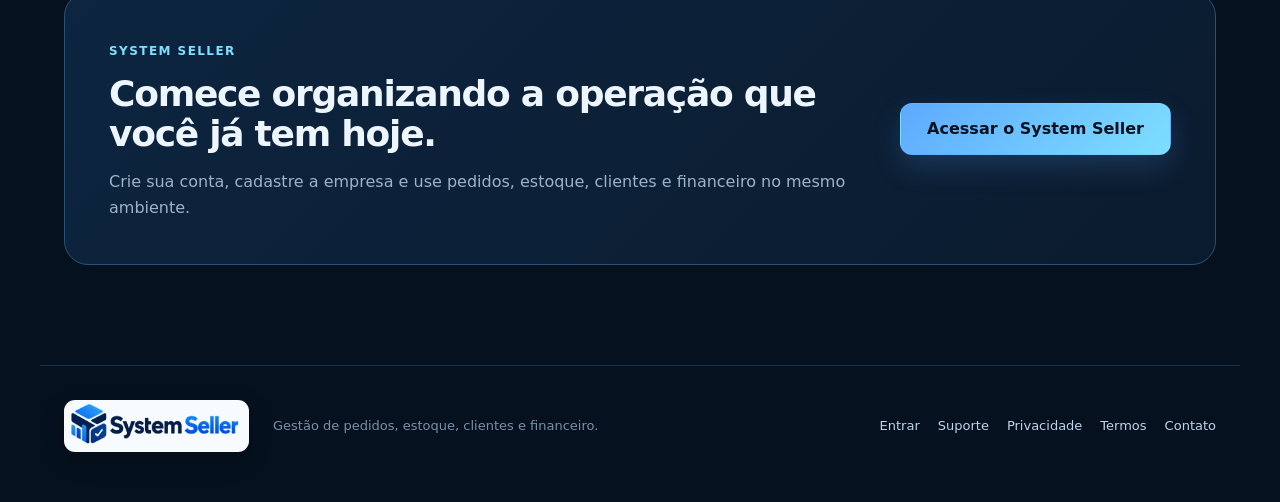
==== commit 5d7a6168: "feat: adiciona privacidade termos e suporte" ====
--- a/marketing.html
+++ b/marketing.html
@@ -15,7 +15,7 @@
   <link rel="icon" type="image/png" href="/assets/system-seller-icon.png">
   <link rel="apple-touch-icon" href="/assets/system-seller-icon.png">
   <link rel="stylesheet" href="/marketing.css?v=20260917-0125">
-  <link rel="stylesheet" href="/branding.css?v=20260917-0125">
+  <link rel="stylesheet" href="/branding.css?v=20260917-0210">
 </head>
 <body>
   <header class="site-header">
@@ -27,6 +27,7 @@
       <a href="#seguranca">Segurança</a>
       <a href="#como-funciona">Como funciona</a>
       <a href="#faq">FAQ</a>
+      <a href="/suporte">Suporte</a>
     </nav>
     <a class="button ghost" href="/">Entrar</a>
   </header>
@@ -151,7 +152,7 @@
   <footer>
     <div class="brand"><img class="brand-logo" src="/assets/system-seller-logo.png" alt="System Seller"></div>
     <p>Gestão de pedidos, estoque, clientes e financeiro.</p>
-    <a href="/">Entrar no sistema</a>
+    <div class="footer-links"><a href="/">Entrar</a><a href="/suporte">Suporte</a><a href="/privacidade">Privacidade</a><a href="/termos">Termos</a><a href="mailto:frontwork08@gmail.com">Contato</a></div>
   </footer>
 </body>
 </html>
--- a/branding.css
+++ b/branding.css
@@ -13,6 +13,17 @@
   width: 185px;
 }
 
+.footer-links {
+  display: flex;
+  flex-wrap: wrap;
+  justify-content: flex-end;
+  gap: 10px 18px;
+}
+
+.footer-links a {
+  white-space: nowrap;
+}
+
 @media (max-width: 620px) {
   .site-header .brand-logo {
     content: url("/assets/system-seller-icon.png");
@@ -25,4 +36,8 @@
   footer .brand-logo {
     width: 180px;
   }
+
+  .footer-links {
+    justify-content: flex-start;
+  }
 }
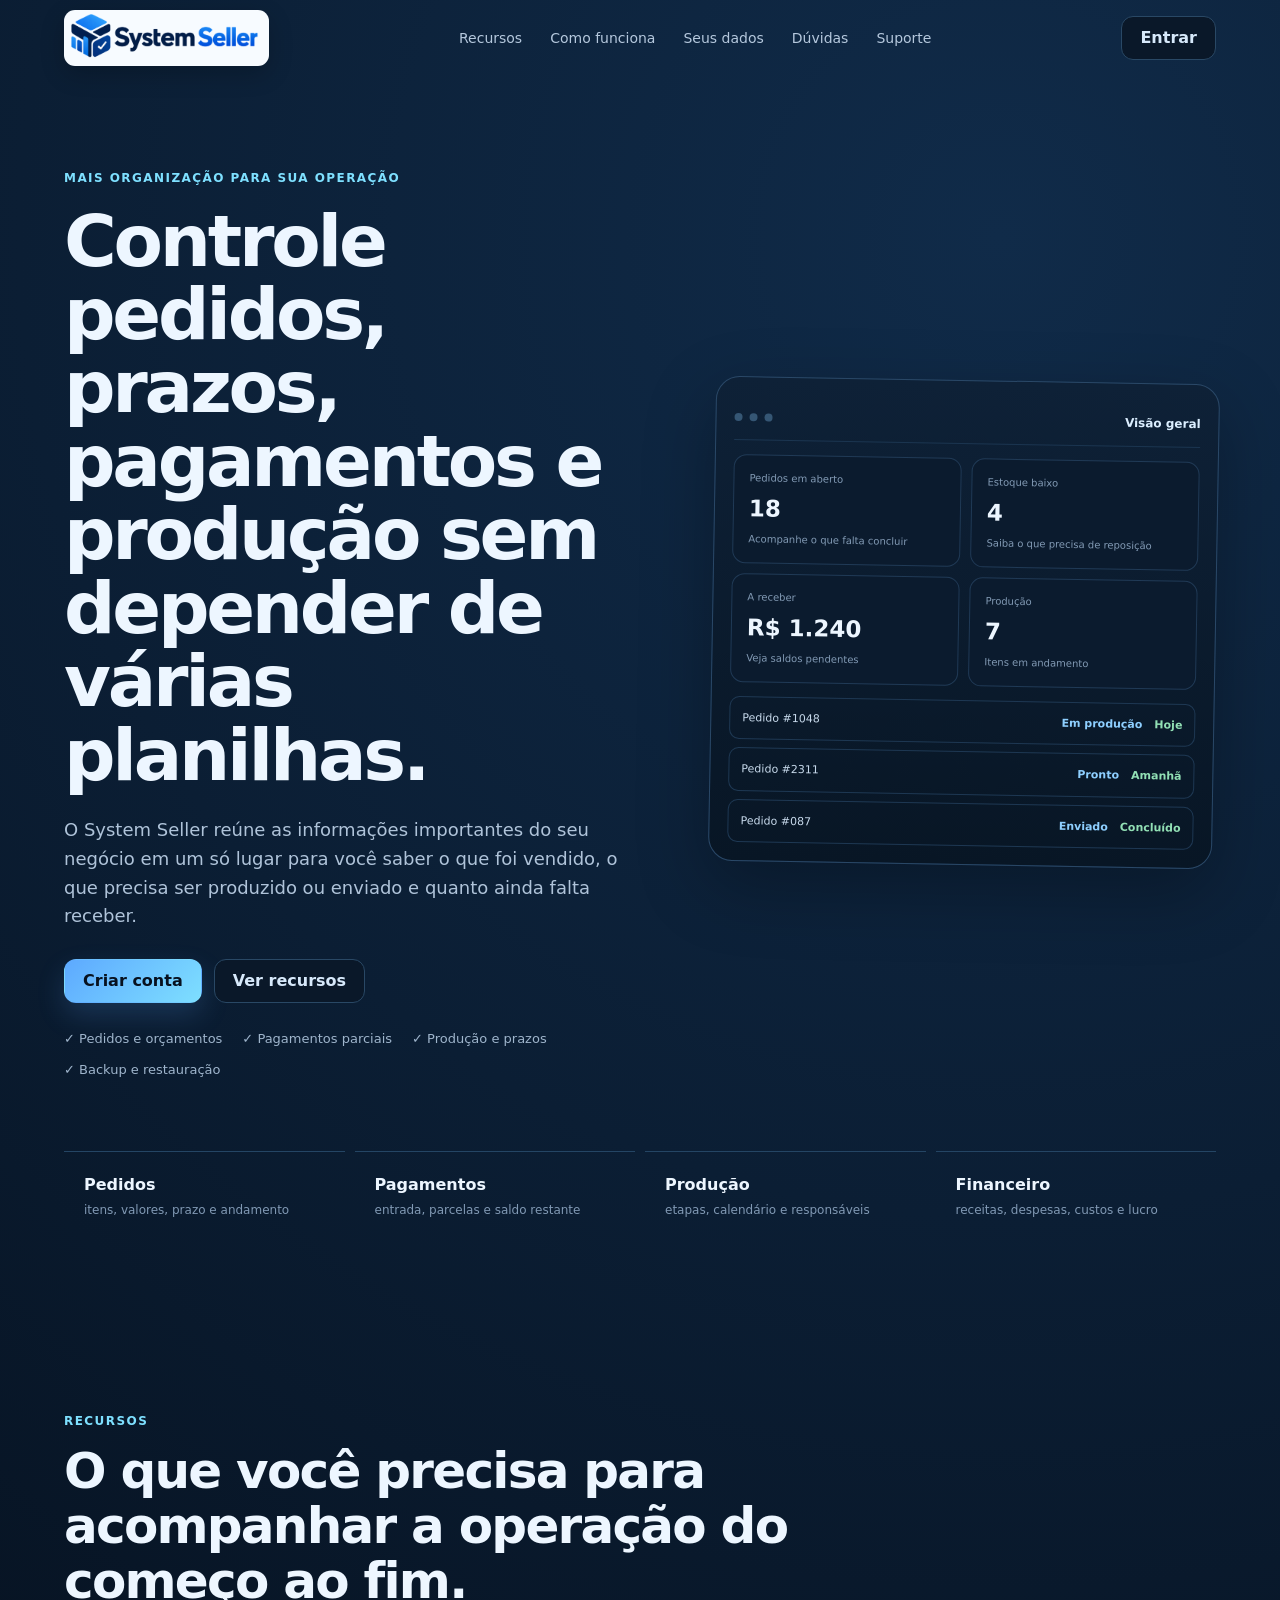
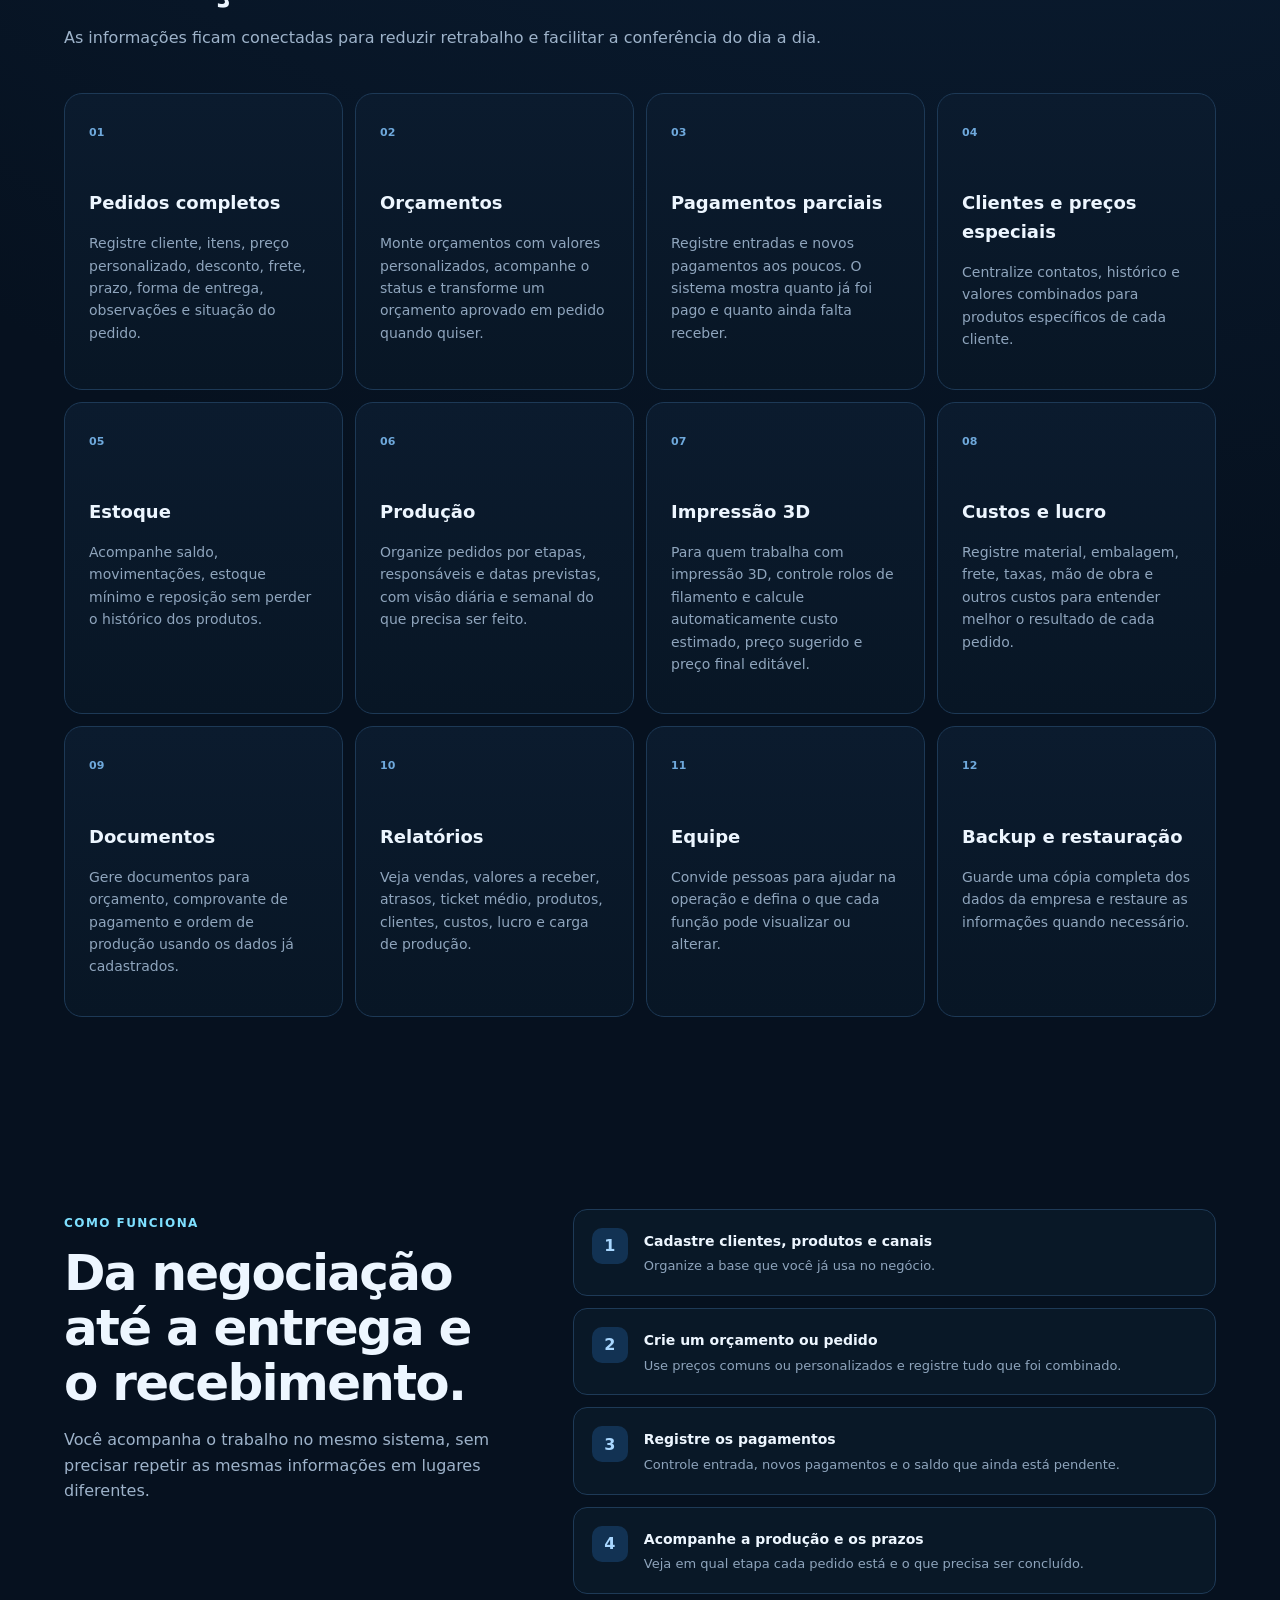
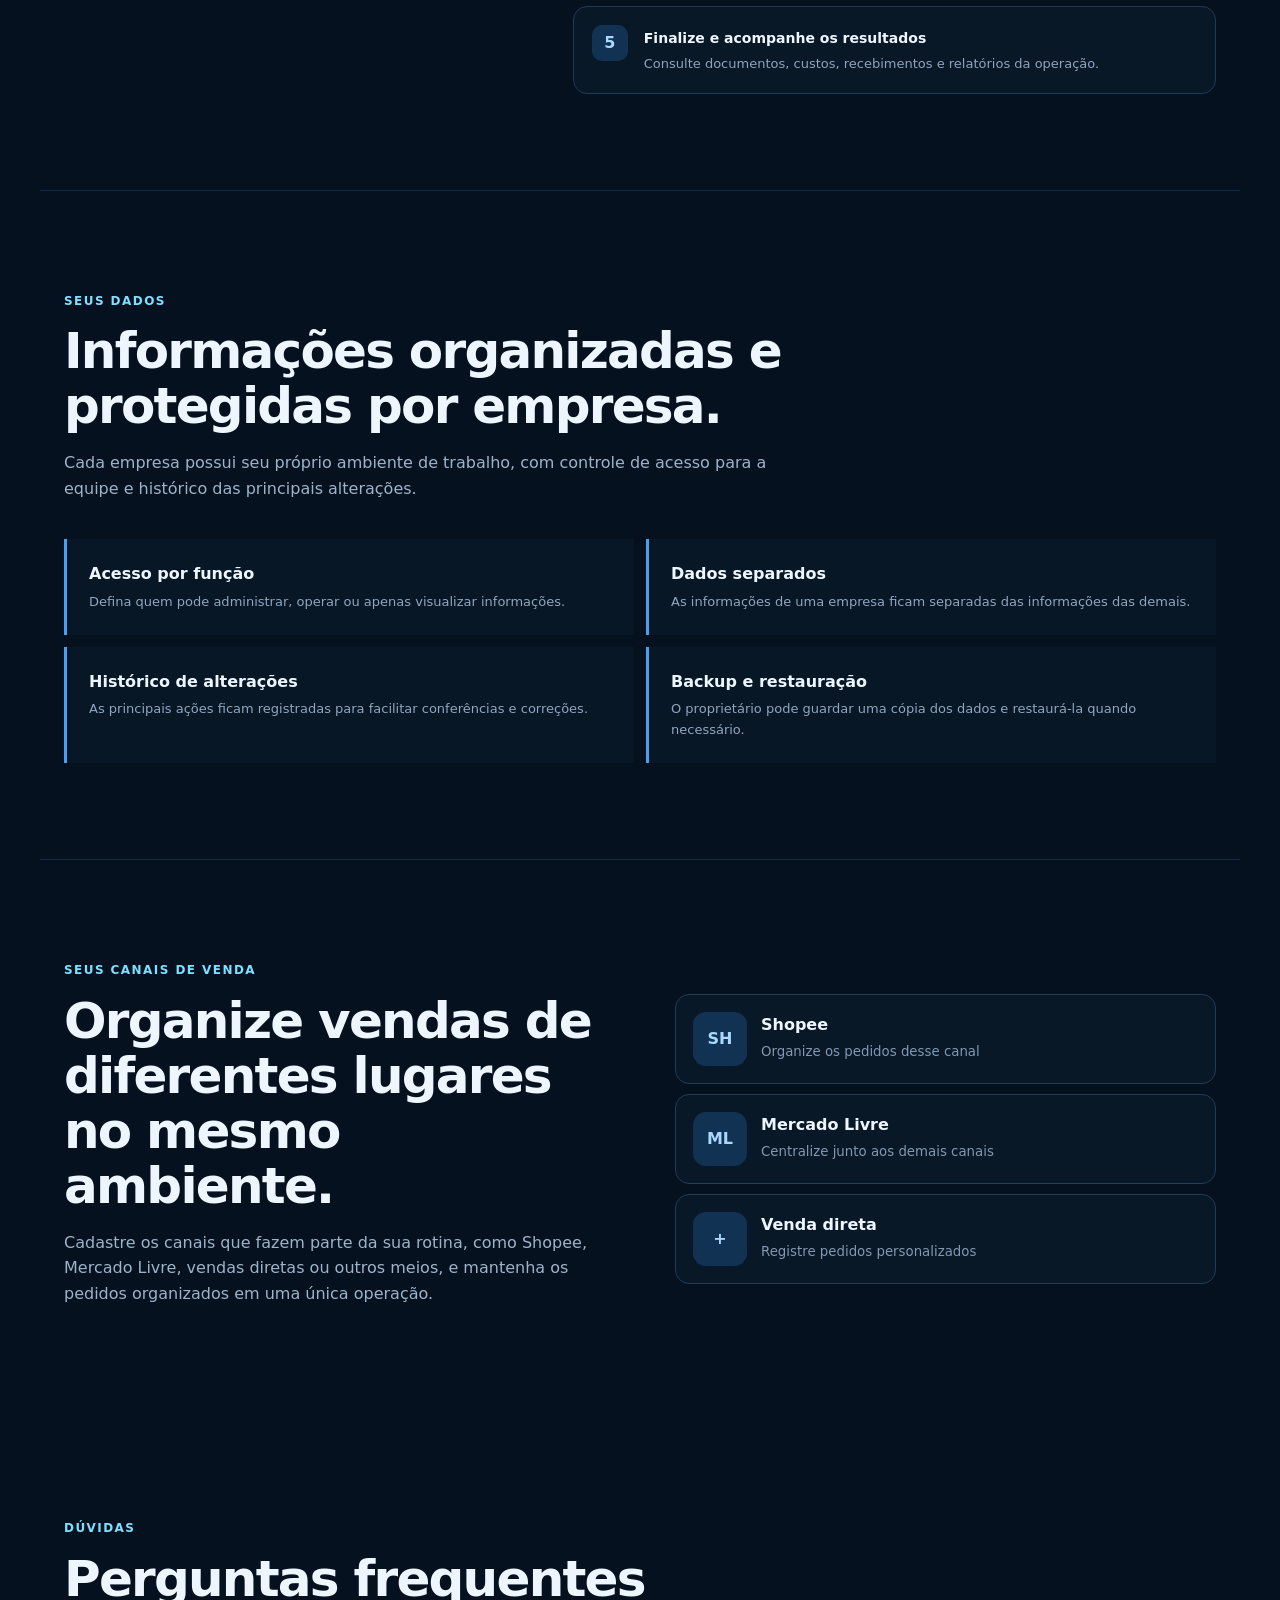
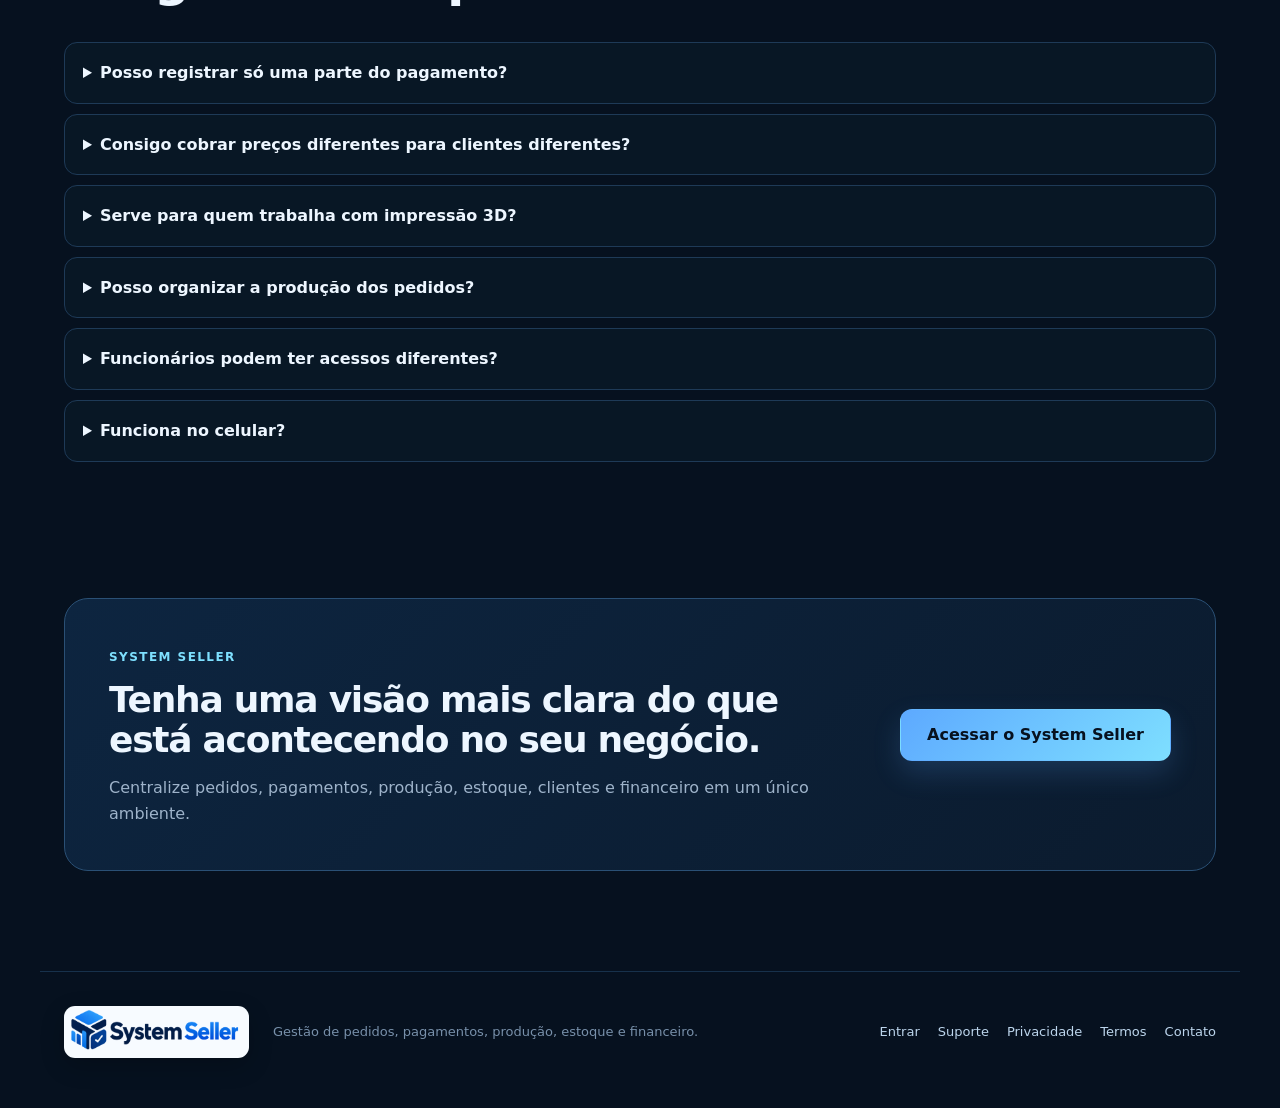
==== commit 13ace2dd: "fix: make marketing page customer-facing" ====
--- a/marketing.html
+++ b/marketing.html
@@ -4,14 +4,14 @@
   <meta charset="utf-8">
   <meta name="viewport" content="width=device-width, initial-scale=1">
   <meta name="theme-color" content="#07111f">
-  <meta name="description" content="System Seller: gestão de pedidos, estoque, clientes, prazos e financeiro para vendedores online e marketplaces.">
+  <meta name="description" content="System Seller: organize pedidos, clientes, estoque, pagamentos, produção, prazos e financeiro em um só lugar.">
   <meta name="robots" content="index,follow">
   <link rel="canonical" href="https://system-seller.vercel.app/divulgar">
-  <meta property="og:title" content="System Seller — sua operação de vendas em um só lugar">
-  <meta property="og:description" content="Organize pedidos, estoque, clientes, prazos e financeiro sem perder o controle da operação.">
+  <meta property="og:title" content="System Seller — sua operação em um só lugar">
+  <meta property="og:description" content="Organize pedidos, clientes, estoque, pagamentos, produção, prazos e financeiro com mais controle.">
   <meta property="og:type" content="website">
   <meta property="og:url" content="https://system-seller.vercel.app/divulgar">
-  <title>System Seller — gestão de pedidos, estoque e financeiro</title>
+  <title>System Seller — gestão de pedidos, produção e financeiro</title>
   <link rel="icon" type="image/png" href="/assets/system-seller-icon.png">
   <link rel="apple-touch-icon" href="/assets/system-seller-icon.png">
   <link rel="stylesheet" href="/marketing.css?v=20260917-0125">
@@ -24,9 +24,9 @@
     </a>
     <nav>
       <a href="#recursos">Recursos</a>
-      <a href="#seguranca">Segurança</a>
       <a href="#como-funciona">Como funciona</a>
-      <a href="#faq">FAQ</a>
+      <a href="#seguranca">Seus dados</a>
+      <a href="#faq">Dúvidas</a>
       <a href="/suporte">Suporte</a>
     </nav>
     <a class="button ghost" href="/">Entrar</a>
@@ -35,123 +35,128 @@
   <main>
     <section class="hero">
       <div class="hero-copy">
-        <div class="eyebrow">Gestão para vendedores online</div>
-        <h1>Saiba o que vendeu, o que precisa sair e para onde seu dinheiro está indo.</h1>
-        <p>O System Seller centraliza pedidos, estoque, clientes, prazos e financeiro em uma única operação, com separação de dados por empresa e histórico de alterações.</p>
+        <div class="eyebrow">Mais organização para sua operação</div>
+        <h1>Controle pedidos, prazos, pagamentos e produção sem depender de várias planilhas.</h1>
+        <p>O System Seller reúne as informações importantes do seu negócio em um só lugar para você saber o que foi vendido, o que precisa ser produzido ou enviado e quanto ainda falta receber.</p>
         <div class="hero-actions">
           <a class="button primary" href="/">Criar conta</a>
-          <a class="button secondary" href="#recursos">Conhecer os recursos</a>
+          <a class="button secondary" href="#recursos">Ver recursos</a>
         </div>
         <div class="trust-row">
-          <span>✓ Multiempresa</span>
-          <span>✓ Estoque transacional</span>
-          <span>✓ Auditoria</span>
-          <span>✓ Backup operacional</span>
+          <span>✓ Pedidos e orçamentos</span>
+          <span>✓ Pagamentos parciais</span>
+          <span>✓ Produção e prazos</span>
+          <span>✓ Backup e restauração</span>
         </div>
       </div>
-      <div class="hero-panel" aria-label="Resumo da operação">
+      <div class="hero-panel" aria-label="Exemplo de visão geral da operação">
         <div class="mock-top"><span></span><span></span><span></span><b>Visão geral</b></div>
         <div class="mock-grid">
-          <div><small>Pedidos em aberto</small><strong>18</strong><em>3 com prazo próximo</em></div>
-          <div><small>Estoque baixo</small><strong>4</strong><em>Itens pedindo reposição</em></div>
-          <div><small>Clientes</small><strong>126</strong><em>Base centralizada</em></div>
-          <div><small>Resultado</small><strong>R$ 8,4 mil</strong><em>Receitas e despesas</em></div>
+          <div><small>Pedidos em aberto</small><strong>18</strong><em>Acompanhe o que falta concluir</em></div>
+          <div><small>Estoque baixo</small><strong>4</strong><em>Saiba o que precisa de reposição</em></div>
+          <div><small>A receber</small><strong>R$ 1.240</strong><em>Veja saldos pendentes</em></div>
+          <div><small>Produção</small><strong>7</strong><em>Itens em andamento</em></div>
         </div>
         <div class="mock-list">
-          <div><span>Pedido #ML-1048</span><b>Separando</b><strong>Hoje</strong></div>
-          <div><span>Pedido #SH-2311</span><b>Pronto</b><strong>Amanhã</strong></div>
-          <div><span>Pedido #MAN-087</span><b>Enviado</b><strong>Rastreado</strong></div>
+          <div><span>Pedido #1048</span><b>Em produção</b><strong>Hoje</strong></div>
+          <div><span>Pedido #2311</span><b>Pronto</b><strong>Amanhã</strong></div>
+          <div><span>Pedido #087</span><b>Enviado</b><strong>Concluído</strong></div>
         </div>
       </div>
     </section>
 
     <section class="strip">
-      <div><strong>Pedidos</strong><span>status, prazo, rastreio e pagamento</span></div>
-      <div><strong>Estoque</strong><span>baixa, estorno e movimentações</span></div>
-      <div><strong>Financeiro</strong><span>receitas, despesas e resultado</span></div>
-      <div><strong>Equipe</strong><span>perfis e permissões por função</span></div>
+      <div><strong>Pedidos</strong><span>itens, valores, prazo e andamento</span></div>
+      <div><strong>Pagamentos</strong><span>entrada, parcelas e saldo restante</span></div>
+      <div><strong>Produção</strong><span>etapas, calendário e responsáveis</span></div>
+      <div><strong>Financeiro</strong><span>receitas, despesas, custos e lucro</span></div>
     </section>
 
     <section id="recursos" class="section">
       <div class="section-head">
         <span>Recursos</span>
-        <h2>Uma base operacional para sair das planilhas espalhadas.</h2>
-        <p>As funções principais trabalham sobre o mesmo banco de dados, então pedido, estoque e financeiro permanecem relacionados.</p>
+        <h2>O que você precisa para acompanhar a operação do começo ao fim.</h2>
+        <p>As informações ficam conectadas para reduzir retrabalho e facilitar a conferência do dia a dia.</p>
       </div>
       <div class="feature-grid">
-        <article><i>01</i><h3>Pedidos completos</h3><p>Registre loja, cliente, itens, frete, desconto, data da venda, prazo de envio, rastreio, pagamento e observações.</p></article>
-        <article><i>02</i><h3>Estoque com histórico</h3><p>Pedidos baixam o saldo; cancelamentos devolvem o estoque; ajustes ficam registrados no livro de movimentações.</p></article>
-        <article><i>03</i><h3>Clientes centralizados</h3><p>Nome, contato, documento e observações ficam disponíveis para a operação sem depender de várias planilhas.</p></article>
-        <article><i>04</i><h3>Financeiro conectado</h3><p>Pedidos pagos podem gerar receita automaticamente, junto de despesas e lançamentos manuais.</p></article>
-        <article><i>05</i><h3>Múltiplas lojas</h3><p>Organize vendas manuais, Shopee, Mercado Livre e outros canais em uma estrutura única.</p></article>
-        <article><i>06</i><h3>Equipe por permissão</h3><p>Proprietário, administrador, operador e visualização recebem acessos diferentes dentro da empresa.</p></article>
-        <article><i>07</i><h3>Auditoria</h3><p>Alterações importantes ficam registradas para facilitar conferência, suporte e investigação de erros.</p></article>
-        <article><i>08</i><h3>Backup operacional</h3><p>Administradores podem gerar um snapshot JSON da empresa para arquivamento e conferência.</p></article>
+        <article><i>01</i><h3>Pedidos completos</h3><p>Registre cliente, itens, preço personalizado, desconto, frete, prazo, forma de entrega, observações e situação do pedido.</p></article>
+        <article><i>02</i><h3>Orçamentos</h3><p>Monte orçamentos com valores personalizados, acompanhe o status e transforme um orçamento aprovado em pedido quando quiser.</p></article>
+        <article><i>03</i><h3>Pagamentos parciais</h3><p>Registre entradas e novos pagamentos aos poucos. O sistema mostra quanto já foi pago e quanto ainda falta receber.</p></article>
+        <article><i>04</i><h3>Clientes e preços especiais</h3><p>Centralize contatos, histórico e valores combinados para produtos específicos de cada cliente.</p></article>
+        <article><i>05</i><h3>Estoque</h3><p>Acompanhe saldo, movimentações, estoque mínimo e reposição sem perder o histórico dos produtos.</p></article>
+        <article><i>06</i><h3>Produção</h3><p>Organize pedidos por etapas, responsáveis e datas previstas, com visão diária e semanal do que precisa ser feito.</p></article>
+        <article><i>07</i><h3>Impressão 3D</h3><p>Para quem trabalha com impressão 3D, controle rolos de filamento e calcule automaticamente custo estimado, preço sugerido e preço final editável.</p></article>
+        <article><i>08</i><h3>Custos e lucro</h3><p>Registre material, embalagem, frete, taxas, mão de obra e outros custos para entender melhor o resultado de cada pedido.</p></article>
+        <article><i>09</i><h3>Documentos</h3><p>Gere documentos para orçamento, comprovante de pagamento e ordem de produção usando os dados já cadastrados.</p></article>
+        <article><i>10</i><h3>Relatórios</h3><p>Veja vendas, valores a receber, atrasos, ticket médio, produtos, clientes, custos, lucro e carga de produção.</p></article>
+        <article><i>11</i><h3>Equipe</h3><p>Convide pessoas para ajudar na operação e defina o que cada função pode visualizar ou alterar.</p></article>
+        <article><i>12</i><h3>Backup e restauração</h3><p>Guarde uma cópia completa dos dados da empresa e restaure as informações quando necessário.</p></article>
       </div>
     </section>
 
     <section id="como-funciona" class="section split">
       <div class="section-head">
         <span>Como funciona</span>
-        <h2>Do pedido recebido até a entrega.</h2>
-        <p>O fluxo acompanha a rotina real sem transformar cada etapa em um sistema separado.</p>
+        <h2>Da negociação até a entrega e o recebimento.</h2>
+        <p>Você acompanha o trabalho no mesmo sistema, sem precisar repetir as mesmas informações em lugares diferentes.</p>
       </div>
       <ol class="timeline">
-        <li><b>1</b><div><strong>Cadastre a empresa e os canais</strong><p>Crie o ambiente da operação e registre suas lojas.</p></div></li>
-        <li><b>2</b><div><strong>Organize produtos e estoque</strong><p>Defina SKU, custo, preço, saldo e estoque mínimo.</p></div></li>
-        <li><b>3</b><div><strong>Registre os pedidos</strong><p>Inclua itens, cliente, prazo, rastreio, frete e desconto.</p></div></li>
-        <li><b>4</b><div><strong>Acompanhe separação e envio</strong><p>Avance o pedido pelo fluxo até a entrega.</p></div></li>
-        <li><b>5</b><div><strong>Confira financeiro e auditoria</strong><p>Visualize resultado, pagamentos e histórico de alterações.</p></div></li>
+        <li><b>1</b><div><strong>Cadastre clientes, produtos e canais</strong><p>Organize a base que você já usa no negócio.</p></div></li>
+        <li><b>2</b><div><strong>Crie um orçamento ou pedido</strong><p>Use preços comuns ou personalizados e registre tudo que foi combinado.</p></div></li>
+        <li><b>3</b><div><strong>Registre os pagamentos</strong><p>Controle entrada, novos pagamentos e o saldo que ainda está pendente.</p></div></li>
+        <li><b>4</b><div><strong>Acompanhe a produção e os prazos</strong><p>Veja em qual etapa cada pedido está e o que precisa ser concluído.</p></div></li>
+        <li><b>5</b><div><strong>Finalize e acompanhe os resultados</strong><p>Consulte documentos, custos, recebimentos e relatórios da operação.</p></div></li>
       </ol>
     </section>
 
     <section id="seguranca" class="section security">
       <div class="section-head">
-        <span>Segurança</span>
-        <h2>Os dados de cada empresa ficam separados no banco.</h2>
-        <p>O System Seller usa regras de acesso no backend, não apenas na interface. Isso reduz o risco de uma conta acessar registros de outra empresa.</p>
+        <span>Seus dados</span>
+        <h2>Informações organizadas e protegidas por empresa.</h2>
+        <p>Cada empresa possui seu próprio ambiente de trabalho, com controle de acesso para a equipe e histórico das principais alterações.</p>
       </div>
       <div class="security-grid">
-        <div><strong>Row Level Security</strong><p>Regras no PostgreSQL limitam os registros visíveis por organização e papel.</p></div>
-        <div><strong>Credenciais privilegiadas fora do navegador</strong><p>O frontend usa somente a credencial pública destinada a aplicações web.</p></div>
-        <div><strong>Operações transacionais</strong><p>Criação e cancelamento de pedido mantêm pedido, itens e estoque consistentes.</p></div>
-        <div><strong>Headers de proteção</strong><p>CSP, HSTS, proteção contra frames e políticas de navegador estão configuradas no deploy.</p></div>
+        <div><strong>Acesso por função</strong><p>Defina quem pode administrar, operar ou apenas visualizar informações.</p></div>
+        <div><strong>Dados separados</strong><p>As informações de uma empresa ficam separadas das informações das demais.</p></div>
+        <div><strong>Histórico de alterações</strong><p>As principais ações ficam registradas para facilitar conferências e correções.</p></div>
+        <div><strong>Backup e restauração</strong><p>O proprietário pode guardar uma cópia dos dados e restaurá-la quando necessário.</p></div>
       </div>
     </section>
 
     <section class="section marketplaces">
       <div>
-        <span class="eyebrow">Marketplaces</span>
-        <h2>Preparado para Shopee e Mercado Livre sem fingir sincronização.</h2>
-        <p>Os canais já podem ser cadastrados e usados na organização manual. A sincronização automática será habilitada somente com APIs oficiais, OAuth e credenciais próprias de cada integração.</p>
+        <span class="eyebrow">Seus canais de venda</span>
+        <h2>Organize vendas de diferentes lugares no mesmo ambiente.</h2>
+        <p>Cadastre os canais que fazem parte da sua rotina, como Shopee, Mercado Livre, vendas diretas ou outros meios, e mantenha os pedidos organizados em uma única operação.</p>
       </div>
       <div class="channel-box">
-        <div><span>SH</span><strong>Shopee</strong><small>Canal disponível · API oficial em etapa futura</small></div>
-        <div><span>ML</span><strong>Mercado Livre</strong><small>Canal disponível · API oficial em etapa futura</small></div>
-        <div><span>+</span><strong>Venda manual</strong><small>Disponível agora</small></div>
+        <div><span>SH</span><strong>Shopee</strong><small>Organize os pedidos desse canal</small></div>
+        <div><span>ML</span><strong>Mercado Livre</strong><small>Centralize junto aos demais canais</small></div>
+        <div><span>+</span><strong>Venda direta</strong><small>Registre pedidos personalizados</small></div>
       </div>
     </section>
 
     <section id="faq" class="section">
-      <div class="section-head"><span>FAQ</span><h2>Perguntas frequentes</h2></div>
+      <div class="section-head"><span>Dúvidas</span><h2>Perguntas frequentes</h2></div>
       <div class="faq">
-        <details><summary>O System Seller já puxa pedidos automaticamente da Shopee e Mercado Livre?</summary><p>Ainda não. Os canais podem ser cadastrados, mas a sincronização automática só será liberada quando as integrações oficiais estiverem configuradas e testadas.</p></details>
-        <details><summary>Consigo usar com mais de uma empresa?</summary><p>Sim. A estrutura é multiempresa e a conta pode participar de mais de uma organização conforme suas permissões.</p></details>
-        <details><summary>Funcionários podem ter acessos diferentes?</summary><p>Sim. Existem papéis de proprietário, administrador, operador e visualização.</p></details>
-        <details><summary>O estoque muda quando um pedido é criado?</summary><p>Sim. A criação do pedido valida saldo e realiza a baixa de forma transacional. Cancelamentos elegíveis devolvem o estoque.</p></details>
-        <details><summary>Funciona no celular?</summary><p>Sim. A interface web é responsiva e pode ser acessada pelo navegador do celular, tablet ou computador.</p></details>
+        <details><summary>Posso registrar só uma parte do pagamento?</summary><p>Sim. Você pode registrar uma entrada e depois adicionar novos pagamentos até completar o valor total. O saldo restante é atualizado automaticamente.</p></details>
+        <details><summary>Consigo cobrar preços diferentes para clientes diferentes?</summary><p>Sim. Você pode usar um preço personalizado no pedido ou salvar um preço especial de um produto para determinado cliente.</p></details>
+        <details><summary>Serve para quem trabalha com impressão 3D?</summary><p>Sim. O módulo 3D ajuda a controlar filamentos e calcular custos e preços sugeridos, mantendo o preço final editável.</p></details>
+        <details><summary>Posso organizar a produção dos pedidos?</summary><p>Sim. Você pode acompanhar etapas, responsáveis, datas previstas e visualizar a produção no calendário.</p></details>
+        <details><summary>Funcionários podem ter acessos diferentes?</summary><p>Sim. Cada pessoa pode receber um nível de acesso de acordo com a função que exerce.</p></details>
+        <details><summary>Funciona no celular?</summary><p>Sim. O System Seller pode ser usado pelo navegador no celular, tablet ou computador e também oferece experiência instalável em dispositivos compatíveis.</p></details>
       </div>
     </section>
 
     <section class="cta">
-      <div><span class="eyebrow">System Seller</span><h2>Comece organizando a operação que você já tem hoje.</h2><p>Crie sua conta, cadastre a empresa e use pedidos, estoque, clientes e financeiro no mesmo ambiente.</p></div>
+      <div><span class="eyebrow">System Seller</span><h2>Tenha uma visão mais clara do que está acontecendo no seu negócio.</h2><p>Centralize pedidos, pagamentos, produção, estoque, clientes e financeiro em um único ambiente.</p></div>
       <a class="button primary big" href="/">Acessar o System Seller</a>
     </section>
   </main>
 
   <footer>
     <div class="brand"><img class="brand-logo" src="/assets/system-seller-logo.png" alt="System Seller"></div>
-    <p>Gestão de pedidos, estoque, clientes e financeiro.</p>
+    <p>Gestão de pedidos, pagamentos, produção, estoque e financeiro.</p>
     <div class="footer-links"><a href="/">Entrar</a><a href="/suporte">Suporte</a><a href="/privacidade">Privacidade</a><a href="/termos">Termos</a><a href="mailto:frontwork08@gmail.com">Contato</a></div>
   </footer>
 </body>
